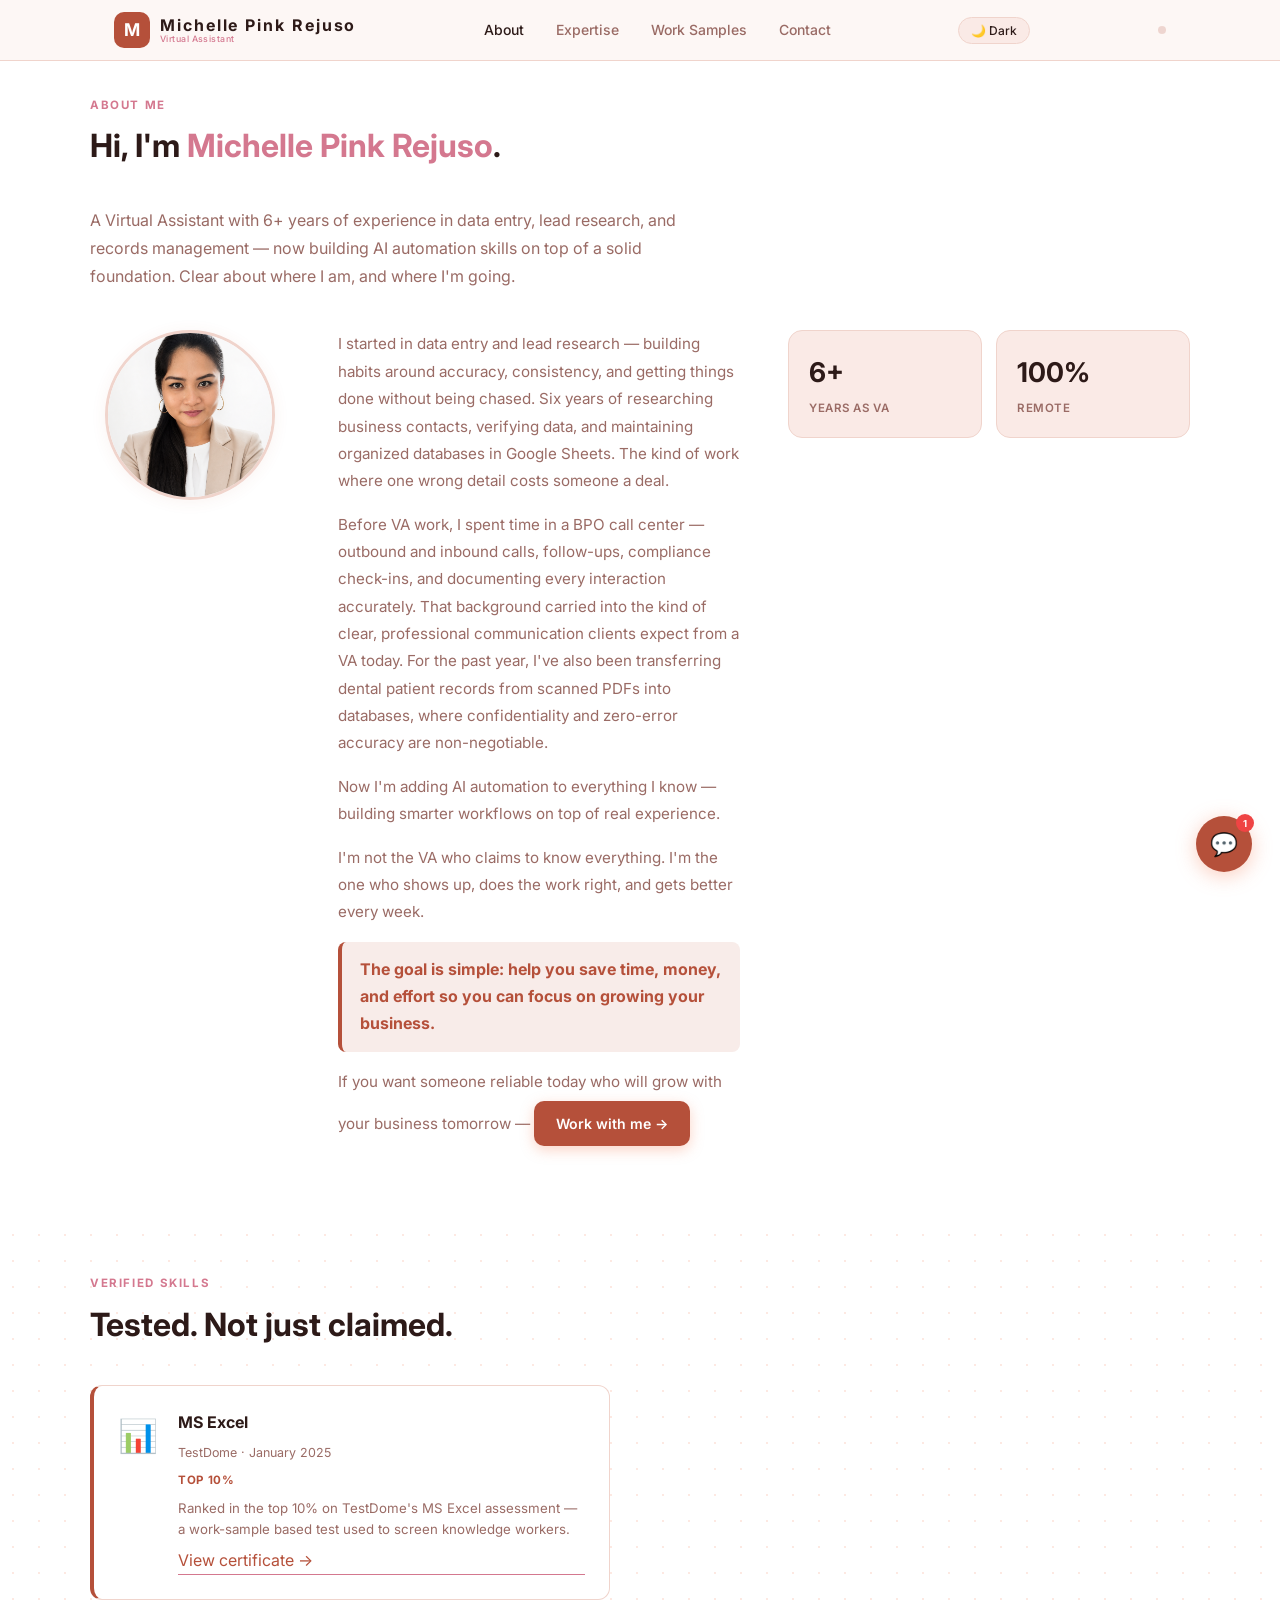
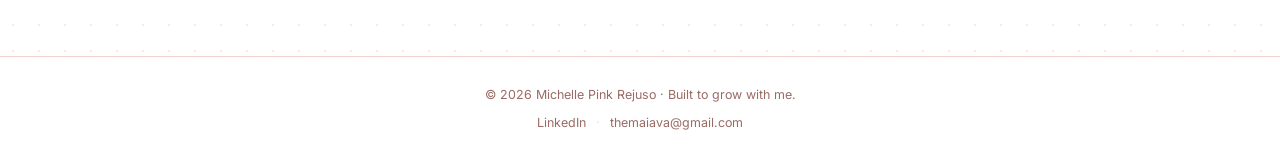
==== about.html @ e2f9d930 "Consistency fixes across all pages and chatbot - Chatbot services: removed dead link to hidden AI Jo" ====
﻿<!DOCTYPE html>
<html lang="en">
<head>
  <meta charset="UTF-8" />
  <meta name="viewport" content="width=device-width, initial-scale=1.0" />
  <title>About — Michelle Pink Rejuso</title>
  <meta name="description" content="6+ years as a Virtual Assistant specializing in data entry, lead research, and dental records migration. Top 10% MS Excel (TestDome). Based in Cebu, Philippines." />
  <link rel="stylesheet" href="style.css" />
  <link rel="preconnect" href="https://fonts.googleapis.com" />
  <link href="https://fonts.googleapis.com/css2?family=Inter:wght@300;400;500;600;700&family=Fira+Code:wght@400;500&display=swap" rel="stylesheet" />
  <!-- Google tag (gtag.js) -->
  <script async src="https://www.googletagmanager.com/gtag/js?id=G-F08LJ9TCK3"></script>
  <script>
    window.dataLayer = window.dataLayer || [];
    function gtag(){dataLayer.push(arguments);}
    gtag('js', new Date());
    gtag('config', 'G-F08LJ9TCK3');
  </script>
</head>
<body>

  <nav>
    <div class="nav-inner">
      <a href="index.html" class="logo">
        <span class="logo-mark">M</span>
        <span class="logo-text">
          <span class="logo-name">Michelle Pink Rejuso</span>
          <span class="logo-sub">Virtual Assistant</span>
        </span>
      </a>
      <ul>
        <li><a href="about.html" class="nav-active">About</a></li>
        <li><a href="services.html">Expertise</a></li>
        <li><a href="works.html">Work Samples</a></li>
        <li><a href="contact.html">Contact</a></li>
      </ul>
      <button class="theme-toggle" id="theme-toggle">🌙 Dark</button>
      <button class="nav-hamburger" id="nav-hamburger" aria-label="Toggle menu">☰</button>
      <a href="journey.html" class="journey-secret-link" aria-hidden="true" tabindex="-1" title=""></a>
    </div>
  </nav>

  <section id="about">
    <div class="section-inner">
      <p class="section-label">About me</p>
      <h2>Hi, I'm <span class="accent">Michelle Pink Rejuso</span>.</h2>
      <p class="about-intro">A Virtual Assistant with 6+ years of experience in data entry, lead research, and records management — now building AI automation skills on top of a solid foundation. Clear about where I am, and where I'm going.</p>
      <div class="about-grid">
        <div class="about-left">
          <div class="photo-wrap">
            <img src="assets/images/michelle.png" alt="Michelle Pink Rejuso — Virtual Assistant" style="width:100%; border-radius:12px; display:block;" />
          </div>
        </div>
        <div class="about-text">
          <p>
            I started in data entry and lead research — building habits around accuracy,
            consistency, and getting things done without being chased. Six years of researching
            business contacts, verifying data, and maintaining organized databases in Google Sheets.
            The kind of work where one wrong detail costs someone a deal.
          </p>
          <p>
            Before VA work, I spent time in a BPO call center — outbound and inbound calls, follow-ups, compliance check-ins, and documenting every interaction accurately. That background carried into the kind of clear, professional communication clients expect from a VA today. For the past year, I've also been transferring dental patient records from scanned PDFs into databases, where confidentiality and zero-error accuracy are non-negotiable.
          </p>
          <p>
            Now I'm adding AI automation to everything I know — building smarter workflows on top
            of real experience.
          </p>
          <p>
            I'm not the VA who claims to know everything. I'm the one who shows up,
            does the work right, and gets better every week.
          </p>
          <p class="about-goal-line">
            <strong>The goal is simple: help you save time, money, and effort so you can focus on growing your business.</strong>
          </p>
          <p>
            If you want someone reliable today who will grow with your business tomorrow — <a href="contact.html" class="btn-primary about-cta-inline">Work with me →</a>
          </p>
        </div>
        <div class="stats-grid">
          <div class="stat-card">
            <span class="stat-num">6+</span>
            <span class="stat-label">Years as VA</span>
          </div>
          <div class="stat-card">
            <span class="stat-num">100%</span>
            <span class="stat-label">Remote</span>
          </div>
        </div>
      </div>
    </div>
  </section>

  <!-- VERIFIED SKILLS -->
  <section id="credentials">
    <div class="section-inner">
      <p class="section-label">Verified skills</p>
      <h2>Tested. Not just claimed.</h2>
      <div class="cred-grid">
        <div class="cred-card">
          <div class="cred-icon">📊</div>
          <div class="cred-body">
            <span class="cred-title">MS Excel</span>
            <span class="cred-issuer">TestDome · January 2025</span>
            <span class="cred-badge">Top 10%</span>
            <p class="cred-desc">Ranked in the top 10% on TestDome's MS Excel assessment — a work-sample based test used to screen knowledge workers.</p>
            <a href="https://testdome.com/certificates/a68a0bae20a94ec18c108f83a8aa0c41" target="_blank" rel="noopener" class="inline-link">View certificate →</a>
          </div>
        </div>
      </div>
    </div>
  </section>
  <footer>
    <p>© 2026 Michelle Pink Rejuso · Built to grow with me.</p>
    <p class="footer-links">
      <a href="https://www.linkedin.com/in/michelle-pink-achumbre-rejuso-9a9830146" target="_blank" rel="noopener" class="footer-link">LinkedIn</a>
      <span class="footer-sep">·</span>
      <a href="mailto:themaiava@gmail.com" class="footer-link">themaiava@gmail.com</a>
    </p>
  </footer>

  <script src="js/theme.js"></script>
  <script src="js/nav.js"></script>
  <script src="js/chatbot.js"></script>
</body>
</html>
---- style.css ----
/* === RESET & BASE === */
*, *::before, *::after { box-sizing: border-box; margin: 0; padding: 0; }

:root {
  --bg:        #ffffff;
  --bg2:       #ffffff;
  --bg3:       #faeae6;
  --border:    #f0d4cc;
  --accent:    #b5503a;
  --accent2:   #d4788f;
  --accent-bg: #f8ece9;
  --green:     #6ee7b7;
  --green-bg:  #d1fae5;
  --amber:     #fcd34d;
  --amber-bg:  #fef9c3;
  --pink:      #fca5a5;
  --pink-bg:   #fee2e2;
  --text:      #2d1a18;
  --muted:     #9a6b65;
  --radius:    14px;
  --radius-lg: 20px;
  --shadow:    0 2px 16px rgba(181, 80, 58, 0.07);
  --shadow-md: 0 4px 24px rgba(181, 80, 58, 0.13);
}

[data-theme="dark"] {
  --bg:        #1c1210;
  --bg2:       #261816;
  --bg3:       #301e1b;
  --border:    #3d2820;
  --accent:    #d4694f;
  --accent2:   #d4788f;
  --accent-bg: #2d1f1a;
  --text:      #f5ede9;
  --muted:     #b08880;
  --shadow:    0 2px 16px rgba(0,0,0,0.3);
  --shadow-md: 0 4px 24px rgba(0,0,0,0.4);
}

html { scroll-behavior: smooth; }

body {
  font-family: 'Inter', sans-serif;
  background-color: var(--bg);
  background-image: radial-gradient(circle, rgba(244, 132, 95, 0.18) 1px, transparent 1px);
  background-size: 26px 26px;
  color: var(--text);
  line-height: 1.6;
  font-size: 16px;
}
[data-theme="dark"] body {
  background-image: radial-gradient(circle, rgba(212, 105, 79, 0.12) 1px, transparent 1px);
}

a { color: inherit; text-decoration: none; }

/* === NAV === */
nav {
  position: fixed;
  top: 0; left: 0; right: 0;
  z-index: 100;
  background: rgba(253, 246, 244, 0.88);
  backdrop-filter: blur(14px);
  border-bottom: 1px solid var(--border);
  transition: background 0.3s;
}
[data-theme="dark"] nav {
  background: rgba(28, 18, 16, 0.92);
}
[data-theme="dark"] .kanban-card {
  background: #3a2420;
  border-left-width: 3px;
  border: 1px solid #4d2e28;
  border-left-width: 3px;
}
[data-theme="dark"] .done-card     { border-left-color: var(--green); }
[data-theme="dark"] .progress-card { border-left-color: var(--accent2); }
[data-theme="dark"] .next-card     { border-left-color: var(--amber); }
[data-theme="dark"] .tools-panel {
  background: #3a2420;
  border-color: #4d2e28;
}
[data-theme="dark"] .milestone-box {
  background: #3d2228;
  border-color: var(--accent2);
}
[data-theme="dark"] .tool-bar-wrap {
  background: #4d2e28;
}

.nav-inner {
  max-width: 1100px;
  margin: 0 auto;
  padding: 0 24px;
  height: 60px;
  display: flex;
  align-items: center;
  justify-content: space-between;
}

.logo {
  display: flex;
  flex-direction: row;
  align-items: center;
  gap: 10px;
  color: var(--text);
  text-decoration: none;
}
.logo-mark {
  width: 36px;
  height: 36px;
  background: var(--accent);
  color: #fff;
  border-radius: 10px;
  display: flex;
  align-items: center;
  justify-content: center;
  font-weight: 700;
  font-size: 1.1rem;
  letter-spacing: 0;
  flex-shrink: 0;
}
.logo-text {
  display: flex;
  flex-direction: column;
  line-height: 1.15;
}
.logo-name {
  font-weight: 700;
  font-size: 1rem;
  letter-spacing: 0.12em;
  color: var(--text);
}
.logo-sub {
  font-size: 0.55rem;
  font-weight: 500;
  letter-spacing: 0.05em;
  color: var(--accent2);
}

nav ul {
  list-style: none;
  display: flex;
  gap: 32px;
}

nav ul a {
  font-size: 0.875rem;
  color: var(--muted);
  transition: color 0.2s;
  font-weight: 500;
}
nav ul a:hover { color: var(--text); }

/* === SECTIONS === */
section { padding: 56px 24px; }
section:first-of-type { padding-top: 96px; }

.section-inner {
  max-width: 1100px;
  margin: 0 auto;
}

.section-label {
  font-size: 0.72rem;
  font-weight: 700;
  letter-spacing: 0.14em;
  text-transform: uppercase;
  color: var(--accent2);
  margin-bottom: 12px;
}

h2 {
  font-size: clamp(1.5rem, 3vw, 2rem);
  font-weight: 700;
  line-height: 1.25;
  margin-bottom: 40px;
  color: var(--text);
}

/* === HERO === */
#hero {
  min-height: 100vh;
  display: flex;
  align-items: center;
  padding-top: 80px;
}

#hero .section-inner {
  display: grid;
  grid-template-columns: 1fr 1fr;
  gap: 60px;
  align-items: center;
  width: 100%;
}

.hero-tag {
  font-size: 0.75rem;
  font-weight: 600;
  letter-spacing: 0.1em;
  text-transform: uppercase;
  color: var(--accent2);
  margin-bottom: 16px;
  display: inline-block;
  background: var(--accent-bg);
  border: 1px solid var(--border);
  padding: 5px 14px;
  border-radius: 20px;
}

#hero h1 {
  font-size: clamp(2rem, 4vw, 2.8rem);
  font-weight: 700;
  line-height: 1.15;
  margin-bottom: 20px;
  color: var(--text);
}

.accent { color: var(--accent2); }

.hero-sub {
  color: var(--muted);
  font-size: 1rem;
  max-width: 460px;
  margin-bottom: 36px;
  line-height: 1.75;
}

.hero-cta { display: flex; gap: 16px; flex-wrap: wrap; align-items: center; }

.journey-secret-link {
  display: block;
  width: 8px;
  height: 8px;
  border-radius: 50%;
  background: var(--accent);
  opacity: 0.2;
  flex-shrink: 0;
  transition: opacity 0.2s;
}
.journey-secret-link:hover { opacity: 0.6; }

.btn-primary {
  background: var(--accent);
  color: #fff;
  padding: 12px 28px;
  border-radius: 10px;
  font-weight: 600;
  font-size: 0.9rem;
  transition: background 0.2s, transform 0.15s, box-shadow 0.2s;
  box-shadow: 0 4px 14px rgba(244, 132, 95, 0.35);
}
.btn-primary:hover {
  background: #9a3d28;
  transform: translateY(-1px);
  box-shadow: 0 6px 20px rgba(181, 80, 58, 0.45);
}

.btn-ghost {
  color: var(--muted);
  padding: 12px 4px;
  font-size: 0.9rem;
  font-weight: 500;
  border-bottom: 1px solid transparent;
  transition: color 0.2s, border-color 0.2s;
}
.btn-ghost:hover { color: var(--text); border-color: var(--muted); }

/* === TERMINAL === */
.terminal {
  background: #fdfcff;
  border: 1.5px solid var(--border);
  border-radius: var(--radius);
  overflow: hidden;
  box-shadow: var(--shadow-md);
}

.terminal-bar {
  background: var(--bg3);
  padding: 10px 14px;
  display: flex;
  gap: 7px;
  border-bottom: 1px solid var(--border);
}
.terminal-bar span {
  width: 11px; height: 11px;
  border-radius: 50%;
}
.terminal-bar span:nth-child(1) { background: #fca5a5; }
.terminal-bar span:nth-child(2) { background: var(--amber); }
.terminal-bar span:nth-child(3) { background: var(--green); }

.terminal-body {
  font-family: 'Fira Code', monospace;
  font-size: 0.82rem;
  line-height: 1.9;
  padding: 20px 22px;
  color: var(--text);
}

.t-comment { color: #b0aac8; }
.t-key     { color: #a594f9; }
.t-str     { color: #f472b6; }

/* === ABOUT === */
#about { background: var(--bg2); }

.about-grid {
  display: grid;
  grid-template-columns: 200px 1fr 1fr;
  gap: 48px;
  align-items: start;
}

/* Photo */
.about-left { display: flex; justify-content: center; }

.photo-wrap {
  width: 170px;
  height: 170px;
  border-radius: 50%;
  overflow: hidden;
  border: 3px solid var(--border);
  flex-shrink: 0;
  box-shadow: var(--shadow);
}

.photo-wrap img {
  width: 100%;
  height: 100%;
  object-fit: cover;
  display: block;
}

.photo-placeholder {
  width: 100%;
  height: 100%;
  background: var(--accent-bg);
  display: flex;
  flex-direction: column;
  align-items: center;
  justify-content: center;
  gap: 6px;
}

.photo-initials {
  font-size: 1.6rem;
  font-weight: 700;
  color: var(--accent);
  letter-spacing: 0.05em;
}

.photo-hint {
  font-size: 0.62rem;
  color: var(--accent2);
  text-transform: uppercase;
  letter-spacing: 0.09em;
  font-weight: 600;
}

.about-intro {
  color: var(--muted);
  font-size: 1rem;
  line-height: 1.75;
  max-width: 620px;
  margin-bottom: 40px;
}

.about-text p {
  color: var(--muted);
  line-height: 1.8;
  margin-bottom: 16px;
  font-size: 0.95rem;
}

.stats-grid {
  display: grid;
  grid-template-columns: 1fr 1fr;
  gap: 14px;
}

.stat-card {
  background: var(--bg3);
  border: 1.5px solid var(--border);
  border-radius: var(--radius);
  padding: 20px;
  display: flex;
  flex-direction: column;
  gap: 4px;
}

.stat-card.accent-card {
  border-color: var(--accent2);
  background: var(--accent-bg);
}

.stat-num {
  font-size: 1.7rem;
  font-weight: 700;
  color: var(--text);
}

.accent-card .stat-num { color: var(--accent); }

.stat-label {
  font-size: 0.72rem;
  color: var(--muted);
  font-weight: 600;
  text-transform: uppercase;
  letter-spacing: 0.05em;
}

/* === SERVICES === */
.services-intro {
  color: var(--muted);
  max-width: 580px;
  line-height: 1.75;
  font-size: 0.95rem;
  margin-bottom: 40px;
}

.services-note {
  display: flex;
  align-items: flex-start;
  gap: 12px;
  background: var(--bg3);
  border: 1.5px solid var(--border);
  border-radius: var(--radius);
  padding: 16px 20px;
  margin-top: 32px;
  font-size: 0.87rem;
  color: var(--muted);
  line-height: 1.6;
}

.note-icon { font-size: 1.1rem; flex-shrink: 0; }

.services-grid {
  display: grid;
  grid-template-columns: repeat(5, 1fr);
  gap: 18px;
}

@media (max-width: 1100px) {
  .services-grid {
    grid-template-columns: repeat(3, 1fr);
  }
}

@media (max-width: 700px) {
  .services-grid {
    grid-template-columns: repeat(2, 1fr);
  }
}

@media (max-width: 480px) {
  .services-grid {
    grid-template-columns: 1fr;
  }
}

.service-card {
  background: var(--bg2);
  border: 1.5px solid var(--border);
  border-radius: var(--radius-lg);
  padding: 26px;
  display: flex;
  flex-direction: column;
  gap: 10px;
  transition: border-color 0.2s, transform 0.2s, box-shadow 0.2s;
  box-shadow: var(--shadow);
}

.service-card:hover {
  transform: translateY(-3px);
  box-shadow: var(--shadow-md);
}
.service-card.available:hover { border-color: var(--green); }
.service-card.coming:hover    { border-color: var(--amber); }
.service-card.ai:hover        { border-color: var(--accent); }

.service-icon { font-size: 1.6rem; }

.service-card h3 {
  font-size: 0.95rem;
  font-weight: 600;
  color: var(--text);
}

.service-card p {
  color: var(--muted);
  font-size: 0.85rem;
  line-height: 1.65;
  flex: 1;
}

.badge {
  display: inline-block;
  padding: 4px 12px;
  border-radius: 20px;
  font-size: 0.7rem;
  font-weight: 700;
  letter-spacing: 0.05em;
  text-transform: uppercase;
  width: fit-content;
  margin-top: 4px;
}

.available-badge  { background: var(--green-bg);  color: #059669; }
.coming-badge     { background: var(--amber-bg);  color: #b45309; }
.ai-badge         { background: var(--accent-bg); color: #c2440e; }
.building-badge   { background: var(--amber-bg);  color: #b45309; }

/* === JOURNEY === */
#journey { background: var(--bg3); }

.journey-day-badge {
  display: inline-flex;
  align-items: baseline;
  gap: 8px;
  background: var(--accent-bg);
  border: 1.5px solid var(--border);
  border-left: 4px solid var(--accent);
  border-radius: var(--radius);
  padding: 10px 18px;
  margin-bottom: 44px;
}
.journey-day-num {
  font-size: 1.4rem;
  font-weight: 700;
  color: var(--accent);
  font-family: 'Fira Code', monospace;
}
.journey-day-label {
  font-size: 0.82rem;
  color: var(--muted);
}

.journey-intro {
  color: var(--muted);
  max-width: 520px;
  margin-bottom: 20px;
  line-height: 1.7;
  font-size: 0.95rem;
}

.journey-layout {
  display: grid;
  grid-template-columns: 1fr 340px;
  gap: 28px;
  align-items: start;
  margin-bottom: 52px;
}

.progress-board h3,
.tools-panel h3,
.log-section h3 {
  font-size: 0.7rem;
  font-weight: 700;
  color: var(--muted);
  margin-bottom: 18px;
  text-transform: uppercase;
  letter-spacing: 0.1em;
}

.kanban {
  display: grid;
  grid-template-columns: repeat(3, 1fr);
  gap: 14px;
}

.kanban-col-header {
  font-size: 0.72rem;
  font-weight: 700;
  padding: 5px 10px;
  border-radius: 8px;
  margin-bottom: 12px;
  letter-spacing: 0.05em;
}

.done-header     { background: var(--green-bg); color: #059669; }
.progress-header { background: #f8b4cc; color: #7d1f45; }
.next-header     { background: var(--amber-bg);  color: #b45309; }

.kanban-cards { display: flex; flex-direction: column; gap: 10px; }

.kanban-card {
  background: var(--bg2);
  border-radius: 10px;
  padding: 14px;
  border-left: 3px solid transparent;
  font-size: 0.83rem;
  line-height: 1.5;
  color: var(--text);
  box-shadow: var(--shadow);
}

.done-card     { border-left-color: var(--green); }
.progress-card { border-left-color: var(--accent); }
.next-card     { border-left-color: var(--amber); }

.card-tag {
  display: inline-block;
  font-size: 0.65rem;
  font-weight: 700;
  text-transform: uppercase;
  letter-spacing: 0.08em;
  color: var(--muted);
  margin-bottom: 6px;
}

/* Tools panel */
.tools-panel {
  background: var(--bg2);
  border: 1.5px solid var(--border);
  border-radius: var(--radius-lg);
  padding: 26px;
  box-shadow: var(--shadow);
}

.tool-list { display: flex; flex-direction: column; gap: 16px; margin-bottom: 26px; }

.tool-row {
  display: grid;
  grid-template-columns: 1fr auto;
  gap: 8px;
  align-items: center;
}

.tool-name {
  font-size: 0.82rem;
  font-weight: 500;
  color: var(--text);
  grid-column: 1;
  grid-row: 1;
}

.tool-bar-wrap {
  grid-column: 1;
  grid-row: 2;
  background: var(--bg3);
  border-radius: 4px;
  height: 5px;
  overflow: hidden;
}

.tool-bar {
  height: 100%;
  background: linear-gradient(90deg, var(--accent), var(--accent2));
  border-radius: 4px;
  transition: width 1s ease;
}

.tool-pct {
  grid-column: 2;
  grid-row: 1 / 3;
  font-size: 0.68rem;
  color: var(--muted);
  font-weight: 600;
  white-space: nowrap;
  align-self: center;
}
.tool-status-strong {
  font-size: 0.7rem;
  font-weight: 700;
  color: var(--accent);
  background: var(--accent-bg);
  border: 1.5px solid var(--border);
  border-radius: 20px;
  padding: 3px 10px;
  white-space: nowrap;
  align-self: center;
  margin-left: auto;
}
.tool-status-active {
  font-size: 0.7rem;
  font-weight: 600;
  color: #16a34a;
  background: var(--green-bg);
  border: 1.5px solid var(--green);
  border-radius: 20px;
  padding: 3px 10px;
  white-space: nowrap;
  align-self: center;
  margin-left: auto;
}
.tool-status-learning {
  font-size: 0.7rem;
  font-weight: 600;
  color: var(--muted);
  background: var(--bg3);
  border: 1.5px solid var(--border);
  border-radius: 20px;
  padding: 3px 10px;
  white-space: nowrap;
  align-self: center;
  margin-left: auto;
}

.milestone-box {
  border: 1.5px dashed var(--accent2);
  border-radius: 12px;
  padding: 16px;
  background: var(--accent-bg);
}

.milestone-label {
  font-size: 0.68rem;
  font-weight: 700;
  text-transform: uppercase;
  letter-spacing: 0.09em;
  color: var(--accent);
  margin-bottom: 6px;
}

.milestone-text {
  font-size: 0.83rem;
  color: var(--muted);
  line-height: 1.5;
}

/* Log */
.log-section { border-top: 1.5px solid var(--border); padding-top: 40px; }

.log-entries {
  display: flex;
  flex-direction: column;
  max-height: 420px;
  overflow-y: auto;
  border: 1.5px solid var(--border);
  border-radius: var(--radius);
  padding: 20px 24px;
  background: var(--bg);
  scrollbar-width: thin;
  scrollbar-color: var(--border) transparent;
}

.log-entry {
  display: grid;
  grid-template-columns: 110px 20px 1fr;
  gap: 12px;
  align-items: start;
  padding: 18px 0;
  border-bottom: 1px solid var(--border);
}

.log-date {
  font-size: 0.72rem;
  color: var(--muted);
  font-family: 'Fira Code', monospace;
  padding-top: 2px;
  font-weight: 500;
}

.log-dot {
  width: 9px; height: 9px;
  background: var(--accent);
  border-radius: 50%;
  margin-top: 5px;
  box-shadow: 0 0 0 3px var(--accent-bg);
}

.log-content { font-size: 0.88rem; line-height: 1.6; color: var(--muted); }
.log-content strong { color: var(--text); }

.log-note {
  margin-top: 18px;
  font-size: 0.78rem;
  color: var(--muted);
  font-style: italic;
}

/* === CONTACT === */
.contact-inner { text-align: center; }
.contact-inner h2 { margin-bottom: 14px; }

.contact-sub {
  color: var(--muted);
  max-width: 460px;
  margin: 0 auto 44px;
  line-height: 1.7;
  font-size: 0.95rem;
}

.contact-links {
  display: flex;
  gap: 16px;
  justify-content: center;
  flex-wrap: wrap;
}

.contact-card {
  display: flex;
  align-items: center;
  gap: 14px;
  background: var(--bg2);
  border: 1.5px solid var(--border);
  border-radius: var(--radius);
  padding: 18px 24px;
  transition: border-color 0.2s, transform 0.2s, box-shadow 0.2s;
  text-align: left;
  min-width: 210px;
  box-shadow: var(--shadow);
}

.contact-card:hover {
  border-color: var(--accent2);
  transform: translateY(-2px);
  box-shadow: var(--shadow-md);
}

.contact-icon { font-size: 1.3rem; }

.contact-card strong { display: block; font-size: 0.88rem; margin-bottom: 2px; color: var(--text); }
.contact-card p { font-size: 0.76rem; color: var(--muted); }

/* === FOOTER === */
footer {
  text-align: center;
  padding: 28px 24px;
  border-top: 1.5px solid var(--border);
  font-size: 0.78rem;
  color: var(--muted);
  background: var(--bg2);
}
.footer-links {
  margin-top: 8px;
  display: flex;
  justify-content: center;
  align-items: center;
  gap: 10px;
}
.footer-link {
  color: var(--muted);
  text-decoration: none;
  transition: color 0.15s;
}
.footer-link:hover { color: var(--accent, #f4845f); }
.footer-sep { color: var(--border); }

/* === CONTACT PAGE === */
.contact-page-grid {
  display: grid;
  grid-template-columns: 1fr 340px;
  gap: 40px;
  align-items: start;
}

.form-heading {
  font-size: 0.75rem;
  font-weight: 700;
  text-transform: uppercase;
  letter-spacing: 0.1em;
  color: var(--muted);
  margin-bottom: 20px;
}

/* Form */
.contact-form { display: flex; flex-direction: column; gap: 20px; }

.form-row { display: flex; gap: 16px; }
.form-row.two-col > * { flex: 1; }

.form-group { display: flex; flex-direction: column; gap: 7px; }

.form-group label {
  font-size: 0.82rem;
  font-weight: 600;
  color: var(--text);
}

.required { color: var(--accent); }
.optional { color: var(--muted); font-weight: 400; font-size: 0.75rem; }

.form-group input,
.form-group textarea {
  background: var(--bg2);
  border: 1.5px solid var(--border);
  border-radius: 10px;
  padding: 11px 14px;
  font-size: 0.87rem;
  font-family: 'Inter', sans-serif;
  color: var(--text);
  outline: none;
  transition: border-color 0.2s, box-shadow 0.2s;
  width: 100%;
}

.form-group input::placeholder,
.form-group textarea::placeholder { color: #c4a99e; }

.form-group input:focus,
.form-group textarea:focus {
  border-color: var(--accent);
  box-shadow: 0 0 0 3px rgba(244, 132, 95, 0.12);
}

.form-group textarea { resize: vertical; min-height: 130px; }

/* Dropdown */
.form-group select {
  background: var(--bg2);
  border: 1.5px solid var(--border);
  border-radius: 10px;
  padding: 11px 14px;
  font-size: 0.87rem;
  font-family: 'Inter', sans-serif;
  color: var(--text);
  outline: none;
  transition: border-color 0.2s, box-shadow 0.2s;
  width: 100%;
  cursor: pointer;
  appearance: none;
  background-image: url("data:image/svg+xml,%3Csvg xmlns='http://www.w3.org/2000/svg' width='16' height='16' viewBox='0 0 24 24' fill='none' stroke='%239a7b72' stroke-width='2'%3E%3Cpolyline points='6 9 12 15 18 9'%3E%3C/polyline%3E%3C/svg%3E");
  background-repeat: no-repeat;
  background-position: right 14px center;
  padding-right: 40px;
}

.form-group select:focus {
  border-color: var(--accent);
  box-shadow: 0 0 0 3px rgba(244, 132, 95, 0.12);
}

.form-group select option[value=""][disabled] { color: #c4a99e; }

.form-submit { align-self: flex-start; margin-top: 4px; }

.form-success {
  display: none;
  background: var(--green-bg);
  border: 1.5px solid var(--green);
  color: #065f46;
  border-radius: 12px;
  padding: 16px 20px;
  font-size: 0.88rem;
  font-weight: 600;
}

/* Sidebar */
.contact-sidebar { display: flex; flex-direction: column; gap: 20px; }

.sidebar-block { display: flex; flex-direction: column; }

.contact-links-stack { display: flex; flex-direction: column; gap: 10px; }

.contact-links-stack .contact-card { min-width: unset; }

/* Availability card */
.availability-card {
  background: var(--bg2);
  border: 1.5px solid var(--border);
  border-radius: var(--radius-lg);
  padding: 24px;
  display: flex;
  flex-direction: column;
  gap: 14px;
}

.avail-schedule {
  display: flex;
  flex-direction: column;
  gap: 6px;
}

.avail-row {
  display: flex;
  align-items: center;
  justify-content: space-between;
  padding: 6px 0;
  border-bottom: 1px solid var(--border);
  font-size: 0.83rem;
}

.avail-row:last-child { border-bottom: none; }

.avail-row.off .avail-day,
.avail-row.off .avail-hours {
  color: var(--muted);
}

.avail-days {
  display: flex;
  align-items: center;
  gap: 8px;
}

.avail-day { font-weight: 500; }

.avail-hours {
  color: var(--muted);
  font-size: 0.78rem;
}

.avail-dot {
  width: 8px;
  height: 8px;
  border-radius: 50%;
  flex-shrink: 0;
}

.avail-dot.green {
  background: #22c55e;
  box-shadow: 0 0 0 3px #dcfce7;
}

.avail-dot.grey {
  background: #cbd5e1;
  box-shadow: 0 0 0 3px #f1f5f9;
}

[data-theme="dark"] .avail-dot.green {
  box-shadow: 0 0 0 3px rgba(34, 197, 94, 0.2);
}

[data-theme="dark"] .avail-dot.grey {
  background: #475569;
  box-shadow: 0 0 0 3px rgba(71, 85, 105, 0.2);
}

.avail-tz {
  font-size: 0.72rem;
  color: var(--muted);
  margin-top: 4px;
}

/* AI assistant availability card */
.ai-avail-card {
  background: var(--bg2);
  border: 1.5px solid var(--border);
  border-radius: var(--radius-lg);
  padding: 20px 24px;
  display: flex;
  flex-direction: column;
  gap: 8px;
}

.ai-avail-top {
  display: flex;
  align-items: center;
  gap: 10px;
  margin-bottom: 4px;
}

.ai-avail-icon { font-size: 1.4rem; }

.ai-avail-card strong {
  font-size: 0.9rem;
  font-weight: 700;
  color: var(--text);
}

.ai-avail-card p {
  font-size: 0.8rem;
  color: var(--muted);
  line-height: 1.55;
  margin: 0;
}

/* Book a call card */
.book-call-card {
  background: var(--accent-bg);
  border: 1.5px solid var(--accent2);
  border-radius: var(--radius-lg);
  padding: 24px;
  display: flex;
  flex-direction: column;
  gap: 10px;
  text-align: center;
  align-items: center;
}

.book-call-icon { font-size: 2rem; }

.book-call-card h3 {
  font-size: 1rem;
  font-weight: 700;
  color: var(--text);
  margin: 0;
}

.book-call-card p {
  font-size: 0.83rem;
  color: var(--muted);
  line-height: 1.6;
  margin: 0;
}

.book-call-btn { width: 100%; text-align: center; }

.book-call-note {
  font-size: 0.72rem !important;
  color: var(--muted) !important;
}

/* Response card */
.response-card {
  background: var(--bg2);
  border: 1.5px solid var(--border);
  border-radius: var(--radius);
  padding: 16px 18px;
  display: flex;
  align-items: center;
  gap: 12px;
}

.response-dot {
  width: 10px;
  height: 10px;
  border-radius: 50%;
  background: var(--green);
  flex-shrink: 0;
  box-shadow: 0 0 0 3px var(--green-bg);
}

.response-card strong { display: block; font-size: 0.85rem; margin-bottom: 3px; }
.response-card p { font-size: 0.75rem; color: var(--muted); }

/* Responsive contact page */
@media (max-width: 900px) {
  .contact-page-grid { grid-template-columns: 1fr; }
  .form-row.two-col { flex-direction: column; }
  .checkbox-grid { grid-template-columns: 1fr; }
}

/* Services page CTA */
.services-cta {
  margin-top: 48px;
  text-align: center;
  display: flex;
  flex-direction: column;
  align-items: center;
  gap: 16px;
}
.services-cta p { color: var(--muted); font-size: 0.95rem; }

/* === WORKS PAGE === */
.nav-active { color: var(--text) !important; }

#works-hero { padding-top: 80px; padding-bottom: 0; }

.works-title {
  font-size: clamp(1.8rem, 3.5vw, 2.4rem);
  font-weight: 700;
  margin-bottom: 16px;
  color: var(--text);
}

.works-intro {
  color: var(--muted);
  max-width: 500px;
  line-height: 1.7;
  margin-bottom: 32px;
  font-size: 0.95rem;
}

.filter-tabs { display: flex; gap: 10px; flex-wrap: wrap; }

.filter-btn {
  background: var(--bg2);
  border: 1.5px solid var(--border);
  color: var(--muted);
  padding: 7px 18px;
  border-radius: 20px;
  font-size: 0.82rem;
  font-weight: 600;
  cursor: pointer;
  transition: all 0.2s;
  font-family: 'Inter', sans-serif;
}

.filter-btn:hover { color: var(--text); border-color: var(--accent2); }
.filter-btn.active {
  background: var(--accent);
  border-color: var(--accent);
  color: #fff;
  box-shadow: 0 3px 10px rgba(244, 132, 95, 0.3);
}

#works-grid-section { padding-top: 44px; }

.works-grid {
  display: grid;
  grid-template-columns: repeat(auto-fill, minmax(290px, 1fr));
  gap: 20px;
}

.work-card {
  background: var(--bg2);
  border: 1.5px solid var(--border);
  border-radius: var(--radius-lg);
  padding: 26px;
  display: flex;
  flex-direction: column;
  gap: 12px;
  transition: border-color 0.2s, transform 0.2s, box-shadow 0.2s;
  box-shadow: var(--shadow);
}

.work-card:hover {
  transform: translateY(-3px);
  box-shadow: var(--shadow-md);
  border-color: var(--accent2);
}

.placeholder-card { opacity: 0.9; }

.work-card-top {
  display: flex;
  align-items: center;
  justify-content: space-between;
}

.work-icon { font-size: 1.5rem; }

.work-status {
  font-size: 0.68rem;
  font-weight: 700;
  padding: 4px 10px;
  border-radius: 20px;
  text-transform: uppercase;
  letter-spacing: 0.05em;
}

.work-card h3 { font-size: 0.95rem; font-weight: 600; color: var(--text); }

.work-card p {
  color: var(--muted);
  font-size: 0.85rem;
  line-height: 1.65;
  flex: 1;
}

.work-tags { display: flex; flex-wrap: wrap; gap: 7px; margin-top: 4px; }

.tag {
  background: var(--bg3);
  border: 1px solid var(--border);
  color: var(--muted);
  font-size: 0.7rem;
  font-weight: 600;
  padding: 3px 10px;
  border-radius: 12px;
}

.work-link {
  display: inline-flex;
  align-items: center;
  gap: 6px;
  font-size: 0.82rem;
  font-weight: 600;
  color: var(--accent);
  margin-top: 4px;
  transition: gap 0.2s;
}
.work-link:hover { gap: 10px; }

.add-card {
  border-style: dashed;
  align-items: center;
  justify-content: center;
  text-align: center;
  color: var(--muted);
  min-height: 150px;
  opacity: 0.5;
  font-size: 0.85rem;
}

.add-icon { font-size: 1.8rem; color: var(--border); margin-bottom: 8px; }

.empty-state {
  text-align: center;
  padding: 60px 0;
  color: var(--muted);
  font-size: 0.9rem;
}

#works-cta { background: var(--bg3); }

.works-cta-inner { text-align: center; max-width: 520px; margin: 0 auto; }
.works-cta-inner h2 { margin-bottom: 12px; }
.works-cta-inner p { color: var(--muted); margin-bottom: 28px; line-height: 1.7; font-size: 0.95rem; }

.inline-link {
  color: var(--accent);
  border-bottom: 1px solid var(--accent2);
  transition: border-color 0.2s;
}
.inline-link:hover { border-color: var(--accent); }

/* === BY THE NUMBERS === */
#numbers { background: var(--bg2); }

.numbers-grid {
  display: grid;
  grid-template-columns: repeat(auto-fit, minmax(200px, 1fr));
  gap: 18px;
  margin-top: 8px;
}

.number-card {
  background: var(--bg3);
  border: 1.5px solid var(--border);
  border-radius: var(--radius-lg);
  padding: 26px 22px;
  display: flex;
  flex-direction: column;
  gap: 8px;
  transition: transform 0.2s, box-shadow 0.2s;
}

.number-card:hover {
  transform: translateY(-3px);
  box-shadow: var(--shadow-md);
}

.accent-num-card {
  border-color: var(--accent2);
  background: var(--accent-bg);
}

.number-icon { font-size: 1.6rem; }

.number-val {
  font-size: 1.5rem;
  font-weight: 700;
  color: var(--text);
  line-height: 1.2;
}

.accent-num-card .number-val { color: var(--accent); }

.number-desc {
  font-size: 0.82rem;
  color: var(--muted);
  line-height: 1.6;
}

/* === HOW I WORK === */
#process { background: var(--bg3); }

.process-steps {
  display: flex;
  flex-direction: column;
  gap: 0;
}

.process-step {
  display: grid;
  grid-template-columns: 60px 1fr;
  gap: 24px;
  align-items: start;
  padding: 28px 0;
  border-bottom: 1.5px solid var(--border);
}

.process-step:last-child { border-bottom: none; }

.process-num {
  font-size: 2rem;
  font-weight: 700;
  color: var(--border);
  font-family: 'Fira Code', monospace;
  line-height: 1.3;
}

.process-body h3 {
  font-size: 1rem;
  font-weight: 600;
  color: var(--text);
  margin-bottom: 8px;
}

.process-body p {
  font-size: 0.88rem;
  color: var(--muted);
  line-height: 1.7;
}

/* === CASE STUDY CARD === */
.case-study-card { border-color: var(--accent2); }

.case-study-results {
  display: flex;
  flex-direction: column;
  gap: 8px;
  background: var(--bg3);
  border-radius: 10px;
  padding: 14px;
  margin-top: 4px;
}

.result-item {
  display: grid;
  grid-template-columns: 70px 1fr;
  gap: 10px;
  font-size: 0.8rem;
  line-height: 1.5;
}

.result-label {
  font-weight: 700;
  color: var(--accent);
  text-transform: uppercase;
  font-size: 0.68rem;
  letter-spacing: 0.06em;
  padding-top: 1px;
}

.result-val { color: var(--muted); }

/* === HAMBURGER NAV === */
.nav-hamburger {
  display: none;
  background: none;
  border: 1.5px solid var(--border);
  border-radius: 8px;
  padding: 5px 10px;
  font-size: 1.1rem;
  cursor: pointer;
  color: var(--text);
  line-height: 1;
  transition: background 0.15s;
  font-family: inherit;
}
.nav-hamburger:hover { background: var(--bg3); }

/* === RESPONSIVE === */
@media (max-width: 900px) {
  #hero .section-inner { grid-template-columns: 1fr; }
  .hero-visual { display: none; }
  .about-grid { grid-template-columns: 1fr; }
  .about-left { justify-content: flex-start; }
  .journey-layout { grid-template-columns: 1fr; }
  .kanban { grid-template-columns: 1fr; }
}

@media (max-width: 768px) {
  .nav-hamburger { display: block; }
  .theme-toggle { display: none; }

  nav ul {
    display: none;
    flex-direction: column;
    position: absolute;
    top: 60px;
    left: 0;
    right: 0;
    background: var(--bg);
    border-bottom: 1.5px solid var(--border);
    padding: 16px 24px 20px;
    gap: 0;
    box-shadow: var(--shadow-md);
    z-index: 99;
  }
  nav ul.nav-open { display: flex; }
  nav ul li { border-bottom: 1px solid var(--border); }
  nav ul li:last-child { border-bottom: none; }
  nav ul li a {
    display: block;
    padding: 13px 0;
    font-size: 0.95rem;
    font-weight: 500;
    color: var(--text);
  }
  nav ul li a:hover,
  nav ul li a.nav-active { color: var(--accent); }
}

@media (max-width: 600px) {
  .stats-grid { grid-template-columns: 1fr 1fr; }
  .contact-links { flex-direction: column; align-items: center; }
  .numbers-grid { grid-template-columns: 1fr 1fr; }
  .proof-grid { grid-template-columns: 1fr; }
  .fit-grid { grid-template-columns: 1fr; }
}

/* === CALL DEMO === */
#call-demo-section { background: var(--bg2); }

.call-demo-card {
  background: var(--bg);
  border: 1.5px solid var(--border);
  border-radius: var(--radius-lg);
  padding: 36px;
  display: grid;
  grid-template-columns: 1fr 1fr;
  gap: 40px;
  align-items: start;
  box-shadow: var(--shadow-md);
}

.call-input-group {
  display: flex;
  flex-direction: column;
  gap: 7px;
  margin-bottom: 18px;
}

.call-input-group label {
  font-size: 0.82rem;
  font-weight: 600;
  color: var(--text);
}

.call-input-group input,
.call-input-group textarea {
  background: var(--bg2);
  border: 1.5px solid var(--border);
  border-radius: 10px;
  padding: 11px 14px;
  font-size: 0.87rem;
  font-family: 'Inter', sans-serif;
  color: var(--text);
  outline: none;
  transition: border-color 0.2s;
  width: 100%;
  resize: vertical;
}

.call-input-group input:focus,
.call-input-group textarea:focus {
  border-color: var(--accent2);
}

.call-input-group input::placeholder,
.call-input-group textarea::placeholder { color: var(--muted); opacity: 0.7; }

.option-pills {
  display: flex;
  flex-wrap: wrap;
  gap: 8px;
}

.option-pill {
  background: var(--bg2);
  border: 1.5px solid var(--border);
  border-radius: 20px;
  padding: 7px 16px;
  font-size: 0.82rem;
  font-weight: 600;
  color: var(--muted);
  cursor: pointer;
  font-family: 'Inter', sans-serif;
  transition: all 0.2s;
}

.option-pill:hover {
  border-color: var(--accent2);
  color: var(--text);
}

.option-pill.active {
  background: var(--accent2);
  border-color: var(--accent2);
  color: #fff;
}

[data-theme="dark"] .option-pill { background: #1c1210; border-color: #3d2820; }
[data-theme="dark"] .option-pill.active { background: var(--accent2); border-color: var(--accent2); }

.call-demo-actions { display: flex; gap: 12px; align-items: center; margin-top: 4px; }

.call-stop-btn {
  background: transparent;
  border: 1.5px solid var(--border);
  border-radius: 10px;
  padding: 11px 20px;
  font-size: 0.87rem;
  font-weight: 600;
  color: var(--muted);
  cursor: pointer;
  font-family: 'Inter', sans-serif;
  transition: border-color 0.2s, color 0.2s;
}
.call-stop-btn:hover { border-color: var(--accent); color: var(--accent); }

.call-transcript-wrap {
  background: var(--bg3);
  border: 1.5px solid var(--border);
  border-radius: var(--radius);
  padding: 20px;
  min-height: 200px;
  display: flex;
  flex-direction: column;
  gap: 14px;
}

.call-status {
  display: flex;
  align-items: center;
  gap: 8px;
  font-size: 0.75rem;
  font-weight: 600;
  color: var(--accent2);
  text-transform: uppercase;
  letter-spacing: 0.08em;
}

.call-dot {
  width: 8px;
  height: 8px;
  border-radius: 50%;
  background: var(--accent2);
  animation: pulse 1.2s ease-in-out infinite;
}

@keyframes pulse {
  0%, 100% { opacity: 1; transform: scale(1); }
  50% { opacity: 0.4; transform: scale(0.8); }
}

.call-transcript {
  display: flex;
  flex-direction: column;
  gap: 10px;
  font-size: 0.85rem;
  line-height: 1.6;
}

.transcript-line {
  display: flex;
  gap: 10px;
  align-items: flex-start;
  opacity: 0;
  transform: translateY(6px);
  transition: opacity 0.4s ease, transform 0.4s ease;
}

.transcript-line.visible {
  opacity: 1;
  transform: translateY(0);
}

.transcript-speaker {
  font-weight: 700;
  font-size: 0.72rem;
  text-transform: uppercase;
  letter-spacing: 0.06em;
  white-space: nowrap;
  padding-top: 2px;
  min-width: 48px;
}

.speaker-agent { color: var(--accent); }
.speaker-caller { color: var(--accent2); }

.transcript-text { color: var(--text); }

.live-divider {
  text-align: center;
  font-size: 0.75rem;
  color: var(--muted);
  margin: 16px 0;
  letter-spacing: 0.08em;
}

.btn-live {
  width: 100%;
  background: transparent;
  border: 2px dashed var(--accent2);
  border-radius: 10px;
  padding: 12px 20px;
  font-size: 0.9rem;
  font-weight: 600;
  color: var(--accent2);
  cursor: pointer;
  font-family: 'Inter', sans-serif;
  transition: background 0.2s, color 0.2s;
}
.btn-live:hover { background: var(--accent2); color: #fff; }

.live-hint {
  font-size: 0.75rem;
  color: var(--muted);
  text-align: center;
  margin-top: 8px;
  line-height: 1.5;
}
.live-hint span { opacity: 0.6; }

.mic-panel {
  display: flex;
  flex-direction: column;
  align-items: center;
  gap: 8px;
  padding: 16px 0 4px;
  border-top: 1px solid var(--border);
  margin-top: 8px;
}

.mic-btn {
  width: 56px;
  height: 56px;
  border-radius: 50%;
  border: 2px solid var(--accent2);
  background: var(--accent-bg);
  font-size: 1.4rem;
  cursor: pointer;
  transition: background 0.2s, transform 0.15s, box-shadow 0.2s;
  display: flex;
  align-items: center;
  justify-content: center;
}
.mic-btn:hover { background: var(--accent2); transform: scale(1.07); }
.mic-btn.listening {
  background: var(--accent2);
  box-shadow: 0 0 0 8px rgba(212,120,143,0.2);
  animation: mic-pulse 1.2s ease-in-out infinite;
}
.mic-btn.disabled { opacity: 0.4; cursor: not-allowed; pointer-events: none; }

@keyframes mic-pulse {
  0%, 100% { box-shadow: 0 0 0 4px rgba(212,120,143,0.3); }
  50%       { box-shadow: 0 0 0 12px rgba(212,120,143,0.1); }
}

.mic-hint-text {
  font-size: 0.75rem;
  color: var(--muted);
  font-weight: 500;
}

.interim-text {
  font-size: 0.82rem;
  color: var(--accent2);
  font-style: italic;
  text-align: center;
  min-height: 1.2em;
  padding: 0 8px;
  opacity: 0.85;
}

[data-theme="dark"] .call-demo-card { background: #261816; }
[data-theme="dark"] .call-input-group input,
[data-theme="dark"] .call-input-group textarea { background: #1c1210; border-color: #3d2820; }
[data-theme="dark"] .call-transcript-wrap { background: #1c1210; border-color: #3d2820; }

@media (max-width: 900px) {
  .call-demo-card { grid-template-columns: 1fr; }
}

/* === THEME TOGGLE === */
.theme-toggle {
  background: var(--bg3);
  border: 1.5px solid var(--border);
  border-radius: 20px;
  padding: 5px 12px;
  font-size: 0.9rem;
  cursor: pointer;
  color: var(--text);
  transition: background 0.2s, border-color 0.2s;
  display: flex;
  align-items: center;
  gap: 5px;
  font-family: 'Inter', sans-serif;
  font-weight: 500;
  font-size: 0.75rem;
}
.theme-toggle:hover {
  border-color: var(--accent2);
}

/* === ANIMATIONS === */
@keyframes fadeUp {
  from { opacity: 0; transform: translateY(18px); }
  to   { opacity: 1; transform: translateY(0); }
}

.fade-up {
  opacity: 0;
  animation: fadeUp 0.5s ease forwards;
}

.sample-wrap img {
  max-width: 100%;
  height: auto;
  border-radius: 8px;
}

.speaker-maia { color: var(--accent); 
}
[data-theme="dark"] .service-card {
  background: #2d1f1c;
  border-color: #4d2e28;
}

[data-theme="dark"] .service-deliverables {
  background: #261816;
}

[data-theme="dark"] .training-card {
  background: #2d1f1c;
  border-color: #3d2820;
}

[data-theme="dark"] .training-section {
  background: #261816;
  border-color: #3d2820;
}
.about-text p strong {
  color: var(--accent);
  font-weight: 700;
}

.about-goal-line {
  background: var(--accent-bg);
  border-left: 4px solid var(--accent);
  border-radius: 8px;
  padding: 14px 18px;
  margin: 4px 0;
}

.about-goal-line strong {
  color: var(--accent);
  font-size: 1rem;
  line-height: 1.6;
}

.about-cta-inline {
  display: inline-block;
  margin-top: 6px;
  font-size: 0.88rem;
  padding: 10px 22px;
}

/* === SERVICES PAGE === */
.services-rate-line { font-size: 0.82rem; color: var(--muted); margin: 20px 0 40px; padding: 12px 16px; background: var(--bg3); border-radius: 8px; border-left: 3px solid var(--accent); line-height: 1.6; }
.services-rate-line strong { color: var(--accent); }
.services-section-header { display: flex; align-items: center; gap: 10px; margin-bottom: 24px; }
.services-section-header--spaced { margin-top: 56px; }
.services-section-dot { width: 10px; height: 10px; border-radius: 50%; flex-shrink: 0; }
.available-dot { background: #22c55e; }
.coming-dot    { background: #f59e0b; }
.training-dot  { background: #8b5cf6; }
.services-section-title { font-size: 1rem; font-weight: 700; color: var(--text); }
.services-section-sub { font-size: 0.75rem; color: var(--muted); }
.service-card-top { display: flex; align-items: center; justify-content: space-between; }
.service-card.coming { border-style: dashed; opacity: 0.82; }
.service-deliverables { background: var(--bg3); border-radius: 8px; padding: 14px 16px; margin-top: 4px; }
.deliverables-label { font-size: 0.68rem; font-weight: 700; text-transform: uppercase; letter-spacing: 0.08em; color: var(--accent); margin-bottom: 8px; }
.service-deliverables ul { list-style: none; padding: 0; margin: 0; display: flex; flex-direction: column; gap: 5px; }
.service-deliverables ul li { font-size: 0.78rem; color: var(--text); padding-left: 16px; position: relative; line-height: 1.5; }
.service-deliverables ul li::before { content: '✓'; position: absolute; left: 0; color: #22c55e; font-weight: 700; font-size: 0.72rem; }
.service-good-for { font-size: 0.74rem; color: var(--muted); line-height: 1.5; margin-top: auto; padding-top: 4px; }
.service-note { font-size: 0.74rem; color: var(--muted); line-height: 1.5; margin-top: 10px; padding: 8px 12px; border-left: 3px solid var(--border); }
.good-for-label { font-weight: 700; color: var(--text); margin-right: 4px; }
.coming-grid .service-card { padding: 22px; }
.services-cta { display: flex; gap: 12px; margin-top: 48px; flex-wrap: wrap; }
.training-section { margin-top: 56px; border: 1.5px solid #ede9fe; border-radius: 14px; padding: 32px; background: var(--bg3); }
.training-intro { font-size: 0.85rem; color: var(--muted); line-height: 1.65; margin: 10px 0 28px; max-width: 640px; }
.training-grid { display: grid; grid-template-columns: repeat(auto-fill, minmax(220px, 1fr)); gap: 14px; }
.training-card { background: var(--bg); border: 1.5px solid #ede9fe; border-radius: 10px; padding: 18px; display: flex; flex-direction: column; gap: 8px; }
.training-card-top { display: flex; align-items: center; gap: 10px; }
.training-card-icon { font-size: 1.4rem; }
.training-card-title { font-size: 0.9rem; font-weight: 700; color: var(--text); }
.training-card-desc { font-size: 0.78rem; color: var(--muted); line-height: 1.55; }
.training-note { margin-top: 24px; font-size: 0.8rem; color: var(--muted); font-style: italic; }

/* === WORKS PAGE === */
.sample-wrap { margin-top: 12px; border: 1.5px solid var(--border); border-radius: 10px; overflow: hidden; }
.sample-label { font-size: 0.72rem; font-weight: 600; color: var(--text); background: var(--bg3); padding: 8px 14px; border-bottom: 1.5px solid var(--border); margin: 0 !important; }
.sample-note { font-weight: 400; color: var(--muted); font-size: 0.68rem; }
.sample-table-wrap { overflow-x: auto; padding: 0; }
.sample-table { width: 100%; border-collapse: collapse; font-size: 0.72rem; font-family: 'Fira Code', monospace; }
.sample-table th { background: var(--bg3); color: var(--muted); font-weight: 600; text-align: left; padding: 7px 12px; border-bottom: 1.5px solid var(--border); white-space: nowrap; }
.sample-table td { padding: 7px 12px; color: var(--text); border-bottom: 1px solid var(--border); white-space: nowrap; }
.sample-table tr:last-child td { border-bottom: none; }
.sample-table tr:hover td { background: var(--bg3); }
.process-flow { display: flex; align-items: flex-start; gap: 6px; padding: 14px; flex-wrap: wrap; }
.flow-step { display: flex; flex-direction: column; align-items: center; gap: 6px; flex: 1; min-width: 80px; text-align: center; }
.flow-icon { font-size: 1.4rem; width: 44px; height: 44px; background: var(--bg3); border: 1.5px solid var(--border); border-radius: 10px; display: flex; align-items: center; justify-content: center; }
.flow-text { font-size: 0.68rem; color: var(--muted); line-height: 1.4; }
.flow-arrow { font-size: 1rem; color: var(--accent); font-weight: 700; margin-top: 12px; flex-shrink: 0; }

/* === CONTACT PAGE === */
.consent-box { background: var(--bg3); border: 1.5px solid var(--border); border-radius: 8px; padding: 14px 16px; margin-bottom: 4px; }
.consent-label { display: flex; align-items: flex-start; gap: 10px; cursor: pointer; }
.consent-label input[type="checkbox"] { margin-top: 3px; flex-shrink: 0; width: 15px; height: 15px; accent-color: var(--accent); cursor: pointer; }
.consent-text { font-size: 0.76rem; color: var(--muted); line-height: 1.6; }
.consent-label:has(input:checked) .consent-text { color: var(--text); }
.form-success {
  display: none;
  flex-direction: column;
  align-items: flex-start;
  gap: 14px;
  padding: 32px;
  background: var(--bg);
  border: 1.5px solid var(--border);
  border-left: 4px solid #22c55e;
  border-radius: 12px;
  animation: fadeIn 0.4s ease;
}
@keyframes fadeIn {
  from { opacity: 0; transform: translateY(8px); }
  to   { opacity: 1; transform: translateY(0); }
}
.success-icon { font-size: 2rem; }
.success-heading { font-size: 1.1rem; font-weight: 700; color: var(--text); margin: 0; }
.success-body { font-size: 0.84rem; color: var(--muted); line-height: 1.7; margin: 0; }
.success-body strong { color: var(--text); font-weight: 600; }
.success-note { font-size: 0.82rem; font-weight: 600; color: var(--accent); margin: 0; }

/* === ABOUT PAGE === */
.cred-grid { display: flex; flex-wrap: wrap; gap: 20px; margin-top: 32px; }
.cred-card {
  display: flex;
  gap: 20px;
  align-items: flex-start;
  background: var(--bg2);
  border: 1.5px solid var(--border);
  border-left: 4px solid var(--accent);
  border-radius: 12px;
  padding: 24px;
  max-width: 520px;
}
.cred-icon { font-size: 2rem; flex-shrink: 0; }
.cred-body { display: flex; flex-direction: column; gap: 8px; }
.cred-title { font-size: 1rem; font-weight: 700; color: var(--text); }
.cred-issuer { font-size: 0.78rem; color: var(--muted); }
.cred-badge { font-size: 0.72rem; font-weight: 700; color: var(--accent); text-transform: uppercase; letter-spacing: 0.06em; }
.cred-desc { font-size: 0.83rem; color: var(--muted); line-height: 1.6; margin: 0; }
[data-theme="dark"] .cred-card { background: var(--bg2); border-color: var(--border); }

/* === WHY CLIENTS STAY (index.html) === */
#proof { background: var(--bg3); }

.proof-sub {
  color: var(--muted);
  font-size: 0.95rem;
  line-height: 1.7;
  margin-bottom: 40px;
  max-width: 540px;
}

.proof-grid {
  display: grid;
  grid-template-columns: repeat(auto-fill, minmax(260px, 1fr));
  gap: 18px;
}

.proof-card {
  background: var(--bg);
  border: 1.5px solid var(--border);
  border-radius: var(--radius-lg);
  padding: 26px 24px;
  display: flex;
  flex-direction: column;
  gap: 10px;
  transition: border-color 0.2s, transform 0.2s, box-shadow 0.2s;
  box-shadow: var(--shadow);
}

.proof-card:hover {
  border-color: var(--accent2);
  transform: translateY(-3px);
  box-shadow: var(--shadow-md);
}

.proof-icon { font-size: 1.6rem; }

.proof-card h3 {
  font-size: 0.92rem;
  font-weight: 700;
  color: var(--text);
  line-height: 1.4;
  margin: 0;
}

.proof-card p {
  font-size: 0.83rem;
  color: var(--muted);
  line-height: 1.65;
  margin: 0;
}

[data-theme="dark"] .proof-card {
  background: #2d1f1c;
  border-color: #4d2e28;
}

/* === WHO I WORK BEST WITH (index.html) === */
#fit { background: var(--bg2); }

.fit-sub {
  color: var(--muted);
  font-size: 0.95rem;
  line-height: 1.7;
  margin-bottom: 40px;
  max-width: 540px;
}

.fit-grid {
  display: grid;
  grid-template-columns: repeat(auto-fill, minmax(260px, 1fr));
  gap: 18px;
}

.fit-card {
  background: var(--bg);
  border: 1.5px solid var(--border);
  border-radius: var(--radius-lg);
  padding: 26px 24px;
  display: flex;
  flex-direction: column;
  gap: 10px;
  transition: border-color 0.2s, transform 0.2s, box-shadow 0.2s;
  box-shadow: var(--shadow);
}

.fit-card:hover {
  border-color: var(--accent2);
  transform: translateY(-3px);
  box-shadow: var(--shadow-md);
}

.fit-card--accent {
  border-color: var(--accent2);
  background: var(--accent-bg);
}

.fit-icon { font-size: 1.6rem; }

.fit-card h3 {
  font-size: 0.92rem;
  font-weight: 700;
  color: var(--text);
  line-height: 1.4;
  margin: 0;
}

.fit-card p {
  font-size: 0.83rem;
  color: var(--muted);
  line-height: 1.65;
  margin: 0;
}

.fit-cta {
  display: flex;
  gap: 12px;
  margin-top: 44px;
  flex-wrap: wrap;
}

[data-theme="dark"] .fit-card {
  background: #2d1f1c;
  border-color: #4d2e28;
}

[data-theme="dark"] .fit-card--accent {
  background: #3a1e18;
  border-color: var(--accent2);
}}

/* === PROCESS SECTION === */
#process {
  background: var(--bg2);
}

.process-sub {
  color: var(--muted);
  font-size: 0.95rem;
  margin: 8px 0 48px;
  max-width: 560px;
}

.process-steps {
  display: flex;
  flex-direction: column;
  gap: 0;
}

.process-step {
  display: flex;
  align-items: flex-start;
  gap: 24px;
  padding: 28px 0;
}

.step-num {
  font-family: 'Fira Code', monospace;
  font-size: 2rem;
  font-weight: 700;
  color: var(--accent);
  opacity: 0.25;
  min-width: 56px;
  line-height: 1;
  padding-top: 4px;
  flex-shrink: 0;
}

.process-step:hover .step-num {
  opacity: 1;
  transition: opacity 0.25s;
}

.step-body {
  border-left: 2px solid var(--border);
  padding-left: 28px;
}

.step-body h3 {
  font-size: 1rem;
  font-weight: 700;
  color: var(--text);
  margin-bottom: 8px;
}

.step-body p {
  font-size: 0.88rem;
  color: var(--muted);
  line-height: 1.7;
  max-width: 520px;
}

.process-connector {
  width: 2px;
  height: 24px;
  background: var(--border);
  margin-left: 27px;
}

.process-cta {
  margin-top: 48px;
}

@media (max-width: 600px) {
  .step-num {
    font-size: 1.4rem;
    min-width: 40px;
  }
  .step-body {
    padding-left: 18px;
  }
}

/* === RATES NOTE === */
.rates-note {
  margin-top: 14px;
  font-size: 0.82rem;
  color: var(--muted);
  line-height: 1.6;
  max-width: 420px;
}

.rates-note strong {
  color: var(--text);
  font-weight: 600;
}

/* === LOOM EMBED === */
.loom-wrap {
  position: relative;
  width: 100%;
  padding-bottom: 56.25%; /* 16:9 */
  height: 0;
  border-radius: var(--radius);
  overflow: hidden;
  background: var(--bg3);
  margin-top: 8px;
}

.loom-wrap iframe {
  position: absolute;
  top: 0; left: 0;
  width: 100%;
  height: 100%;
  border-radius: var(--radius);
  border: none;
}

/* === BUILDING SECTION NOTES === */
.service-training-note {
  font-size: 0.78rem;
  color: var(--accent);
  margin-top: 10px;
  padding-top: 10px;
  border-top: 1px solid var(--border);
  line-height: 1.5;
}

.building-note {
  font-size: 0.85rem;
  color: var(--muted);
  margin-top: 32px;
  padding: 16px 20px;
  border-left: 3px solid var(--coming-dot, var(--accent2));
  background: var(--accent-bg);
  border-radius: 8px;
  line-height: 1.6;
}

/* === JOURNAL SECTION === */
.journal-section {
  margin-top: 64px;
  padding-top: 48px;
  border-top: 1px solid var(--border);
}

.journal-intro {
  font-size: 0.88rem;
  color: var(--muted);
  margin: 8px 0 40px;
  max-width: 560px;
  line-height: 1.7;
  font-style: italic;
}

.journal-entries {
  display: flex;
  flex-direction: column;
  gap: 36px;
}

.journal-entry {
  display: flex;
  flex-direction: column;
  gap: 14px;
  max-width: 640px;
}

.journal-date {
  font-family: 'Fira Code', monospace;
  font-size: 0.78rem;
  color: var(--accent);
  font-weight: 500;
}

.journal-body p {
  font-size: 0.8rem;
  color: var(--muted);
  line-height: 1.85;
  margin-bottom: 12px;
  font-style: italic;
}

.journal-body p:last-child {
  margin-bottom: 0;
}

/* === SERVICES CAPACITY NOTE === */
.services-capacity-note {
  font-size: 0.78rem;
  color: var(--muted);
  line-height: 1.6;
  padding: 10px 16px;
  background: var(--accent-bg);
  border-left: 3px solid var(--accent);
  border-radius: 8px;
  margin-bottom: 20px;
  max-width: 640px;
}

/* === TOOLS & PLATFORMS SECTION === */
.tools-section {
  margin: 48px 0 32px;
  padding-top: 40px;
  border-top: 1.5px solid var(--border);
}

.tools-heading {
  font-size: 1rem;
  font-weight: 700;
  color: var(--text);
  margin: 0 0 28px;
  letter-spacing: 0.01em;
}

.tool-groups {
  display: flex;
  flex-direction: column;
  gap: 24px;
}

.tool-group-label {
  font-size: 0.7rem;
  font-weight: 700;
  text-transform: uppercase;
  letter-spacing: 0.09em;
  color: var(--muted);
  margin: 0 0 10px;
}

.tool-icons {
  display: flex;
  flex-wrap: wrap;
  gap: 8px;
}

.tool-icon-item {
  display: inline-flex;
  align-items: center;
  gap: 8px;
  background: var(--bg2);
  border: 1.5px solid var(--border);
  border-radius: 8px;
  padding: 6px 12px 6px 8px;
  font-size: 0.78rem;
  color: var(--text);
  font-weight: 500;
  transition: border-color 0.15s, background 0.15s;
}

.tool-icon-item:hover {
  border-color: var(--accent2);
  background: var(--accent-bg);
}

.tool-icon-wrap {
  display: inline-flex;
  align-items: center;
  justify-content: center;
  width: 22px;
  height: 22px;
  background: #fff;
  border-radius: 5px;
  flex-shrink: 0;
  overflow: hidden;
}

.tool-icon-img {
  width: 14px;
  height: 14px;
  display: block;
}

.tool-text-badge {
  font-size: 0.58rem;
  font-weight: 800;
  color: var(--accent);
  letter-spacing: 0.03em;
  background: var(--accent-bg);
  border-radius: 5px;
  width: 22px;
  height: 22px;
  display: inline-flex;
  align-items: center;
  justify-content: center;
  flex-shrink: 0;
  border: 1.5px solid var(--border);
}

[data-theme="dark"] .tool-icon-wrap {
  background: #f5f5f5;
}

[data-theme="dark"] .tool-icon-item {
  background: var(--bg2);
  border-color: var(--border);
}

[data-theme="dark"] .tool-icon-item:hover {
  background: var(--bg3);
  border-color: var(--accent2);
}
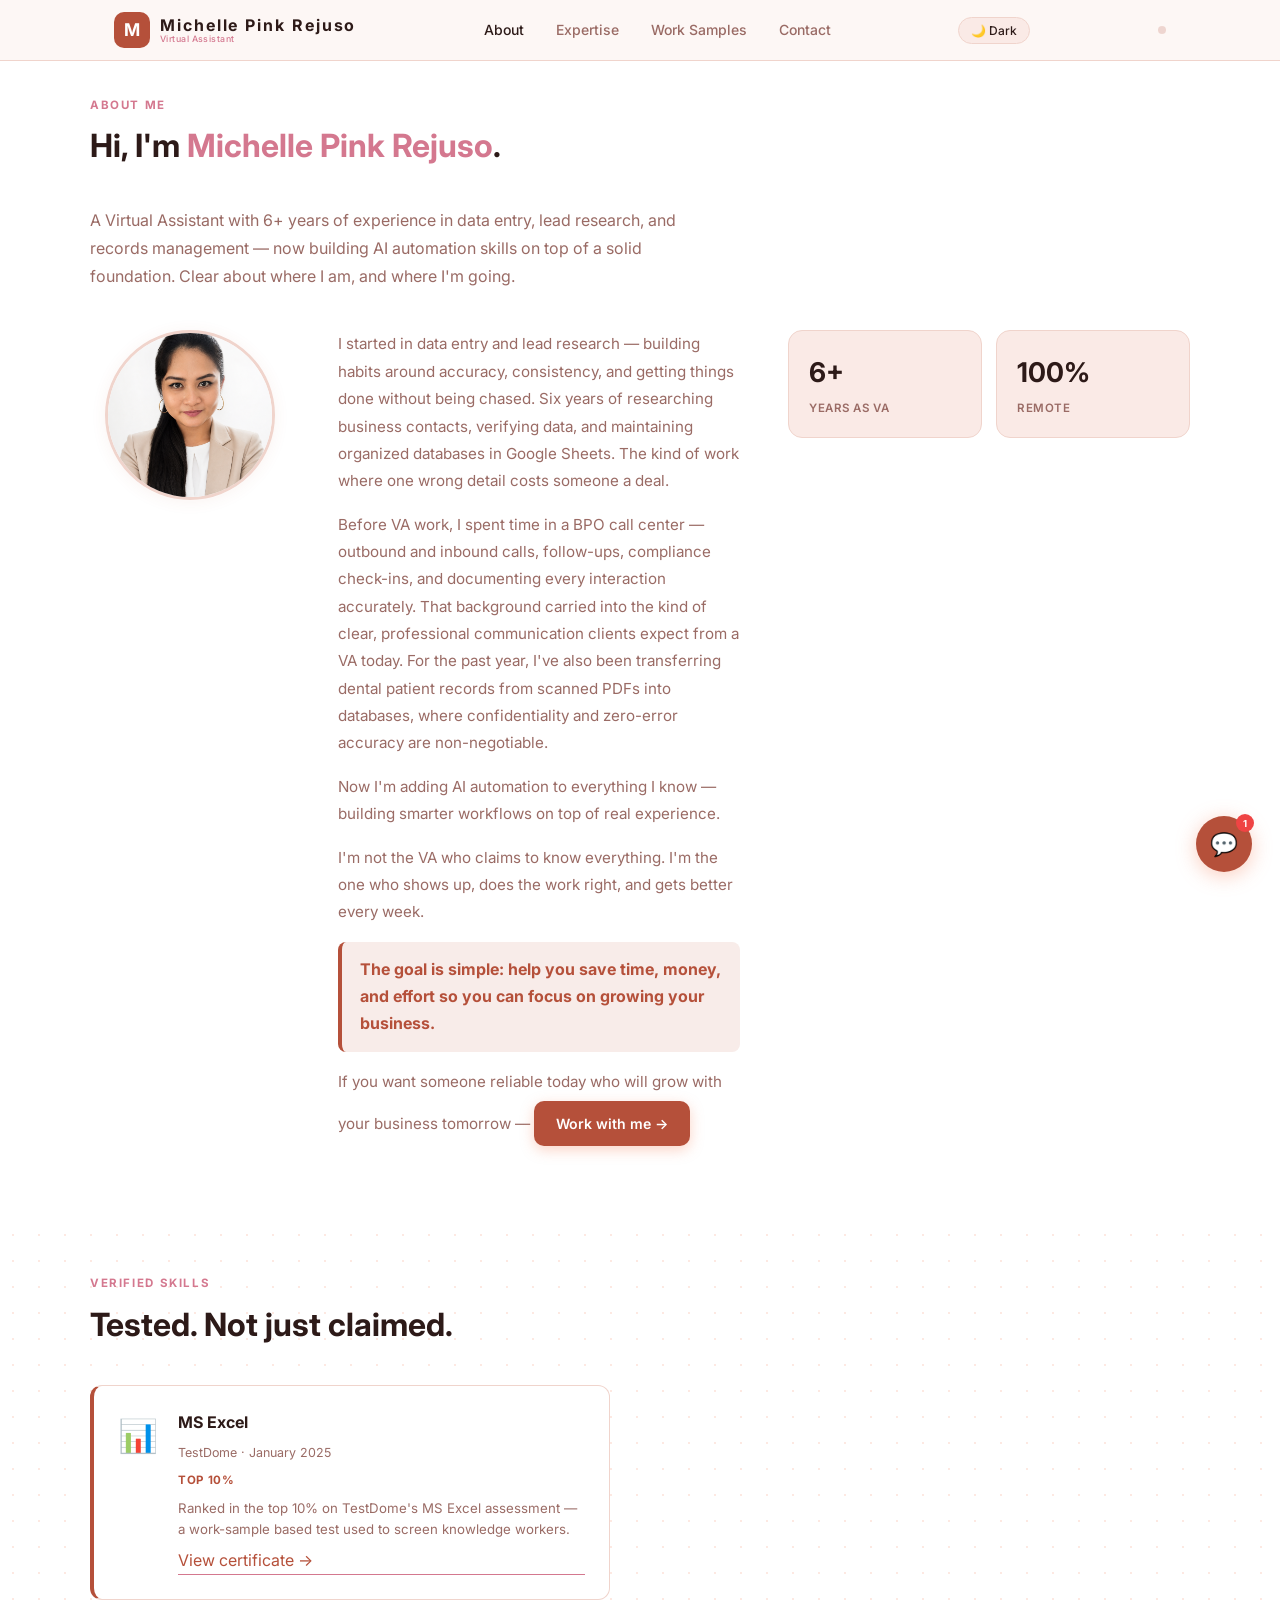
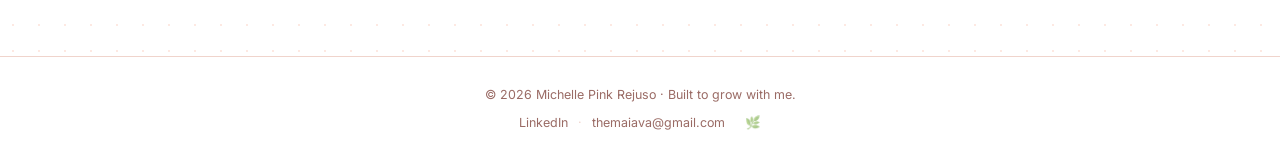
==== commit ee9a3af3: "Add sprout emoji footer link to all pages pointing to AI journey Adds a muted 🌱 emoji link with tool" ====
--- a/about.html
+++ b/about.html
@@ -115,6 +115,7 @@
       <a href="https://www.linkedin.com/in/michelle-pink-achumbre-rejuso-9a9830146" target="_blank" rel="noopener" class="footer-link">LinkedIn</a>
       <span class="footer-sep">·</span>
       <a href="mailto:themaiava@gmail.com" class="footer-link">themaiava@gmail.com</a>
+      <a href="journey.html" class="footer-sprout" title="My AI journey">&#127807;</a>
     </p>
   </footer>
 
@@ -126,3 +127,4 @@
 
 
 
+
--- a/style.css
+++ b/style.css
@@ -837,6 +837,8 @@
 }
 .footer-link:hover { color: var(--accent, #f4845f); }
 .footer-sep { color: var(--border); }
+.footer-sprout { margin-left: 10px; opacity: 0.5; text-decoration: none; transition: opacity 0.2s; }
+.footer-sprout:hover { opacity: 1; }
 
 /* === CONTACT PAGE === */
 .contact-page-grid {
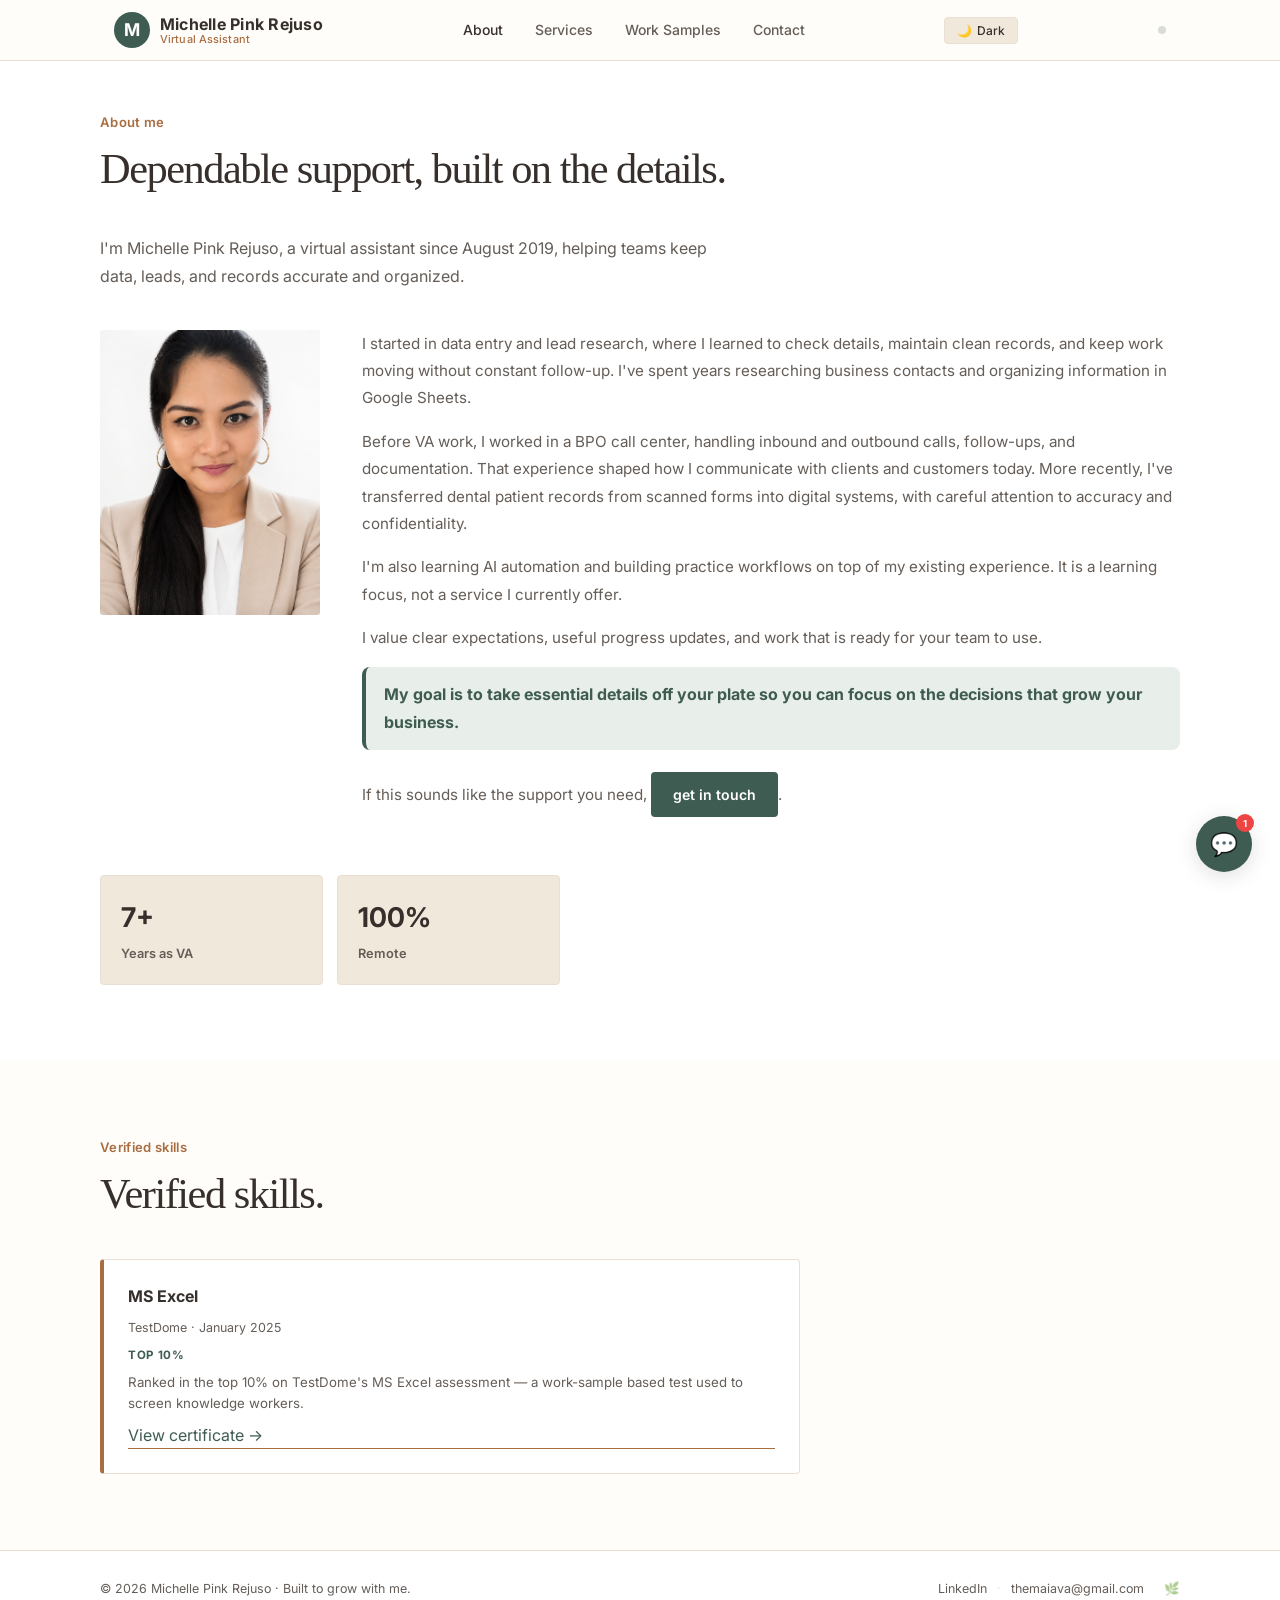
==== commit b0eead0f: "Add all site files — about, services, contact, journey, assets, js Co-Authored-By: Claude Sonnet 4.6" ====
--- a/about.html
+++ b/about.html
@@ -4,7 +4,7 @@
   <meta charset="UTF-8" />
   <meta name="viewport" content="width=device-width, initial-scale=1.0" />
   <title>About — Michelle Pink Rejuso</title>
-  <meta name="description" content="6+ years as a Virtual Assistant specializing in data entry, lead research, and dental records migration. Top 10% MS Excel (TestDome). Based in Cebu, Philippines." />
+  <meta name="description" content="7+ years as a Virtual Assistant specializing in data entry, lead research, and dental records migration. Top 10% MS Excel (TestDome). Based in Cebu, Philippines." />
   <link rel="stylesheet" href="style.css" />
   <link rel="preconnect" href="https://fonts.googleapis.com" />
   <link href="https://fonts.googleapis.com/css2?family=Inter:wght@300;400;500;600;700&family=Fira+Code:wght@400;500&display=swap" rel="stylesheet" />
@@ -30,7 +30,7 @@
       </a>
       <ul>
         <li><a href="about.html" class="nav-active">About</a></li>
-        <li><a href="services.html">Expertise</a></li>
+        <li><a href="services.html">Services</a></li>
         <li><a href="works.html">Work Samples</a></li>
         <li><a href="contact.html">Contact</a></li>
       </ul>
@@ -43,42 +43,39 @@
   <section id="about">
     <div class="section-inner">
       <p class="section-label">About me</p>
-      <h2>Hi, I'm <span class="accent">Michelle Pink Rejuso</span>.</h2>
-      <p class="about-intro">A Virtual Assistant with 6+ years of experience in data entry, lead research, and records management — now building AI automation skills on top of a solid foundation. Clear about where I am, and where I'm going.</p>
+      <h2>Dependable support, built on the details.</h2>
+      <p class="about-intro">I'm Michelle Pink Rejuso, a virtual assistant since August 2019, helping teams keep data, leads, and records accurate and organized.</p>
       <div class="about-grid">
         <div class="about-left">
           <div class="photo-wrap">
-            <img src="assets/images/michelle.png" alt="Michelle Pink Rejuso — Virtual Assistant" style="width:100%; border-radius:12px; display:block;" />
+            <img src="assets/images/michelle.png" alt="Michelle Pink Rejuso" />
           </div>
         </div>
         <div class="about-text">
           <p>
-            I started in data entry and lead research — building habits around accuracy,
-            consistency, and getting things done without being chased. Six years of researching
-            business contacts, verifying data, and maintaining organized databases in Google Sheets.
-            The kind of work where one wrong detail costs someone a deal.
+            I started in data entry and lead research, where I learned to check details,
+            maintain clean records, and keep work moving without constant follow-up.
+            I've spent years researching business contacts and organizing information in Google Sheets.
           </p>
           <p>
-            Before VA work, I spent time in a BPO call center — outbound and inbound calls, follow-ups, compliance check-ins, and documenting every interaction accurately. That background carried into the kind of clear, professional communication clients expect from a VA today. For the past year, I've also been transferring dental patient records from scanned PDFs into databases, where confidentiality and zero-error accuracy are non-negotiable.
+            Before VA work, I worked in a BPO call center, handling inbound and outbound calls, follow-ups, and documentation. That experience shaped how I communicate with clients and customers today. More recently, I've transferred dental patient records from scanned forms into digital systems, with careful attention to accuracy and confidentiality.
           </p>
           <p>
-            Now I'm adding AI automation to everything I know — building smarter workflows on top
-            of real experience.
+            I'm also learning AI automation and building practice workflows on top of my existing experience. It is a learning focus, not a service I currently offer.
           </p>
           <p>
-            I'm not the VA who claims to know everything. I'm the one who shows up,
-            does the work right, and gets better every week.
+            I value clear expectations, useful progress updates, and work that is ready for your team to use.
           </p>
           <p class="about-goal-line">
-            <strong>The goal is simple: help you save time, money, and effort so you can focus on growing your business.</strong>
+            <strong>My goal is to take essential details off your plate so you can focus on the decisions that grow your business.</strong>
           </p>
           <p>
-            If you want someone reliable today who will grow with your business tomorrow — <a href="contact.html" class="btn-primary about-cta-inline">Work with me →</a>
+            If this sounds like the support you need, <a href="contact.html" class="btn-primary about-cta-inline">get in touch</a>.
           </p>
         </div>
         <div class="stats-grid">
           <div class="stat-card">
-            <span class="stat-num">6+</span>
+            <span class="stat-num">7+</span>
             <span class="stat-label">Years as VA</span>
           </div>
           <div class="stat-card">
@@ -94,10 +91,9 @@
   <section id="credentials">
     <div class="section-inner">
       <p class="section-label">Verified skills</p>
-      <h2>Tested. Not just claimed.</h2>
+      <h2>Verified skills.</h2>
       <div class="cred-grid">
         <div class="cred-card">
-          <div class="cred-icon">📊</div>
           <div class="cred-body">
             <span class="cred-title">MS Excel</span>
             <span class="cred-issuer">TestDome · January 2025</span>
--- a/style.css
+++ b/style.css
@@ -2,37 +2,37 @@
 *, *::before, *::after { box-sizing: border-box; margin: 0; padding: 0; }
 
 :root {
-  --bg:        #ffffff;
+  --bg:        #fffdf9;
   --bg2:       #ffffff;
-  --bg3:       #faeae6;
-  --border:    #f0d4cc;
-  --accent:    #b5503a;
-  --accent2:   #d4788f;
-  --accent-bg: #f8ece9;
+  --bg3:       #f1e8dc;
+  --border:    #e9dfd2;
+  --accent:    #3f5c52;
+  --accent2:   #a96d42;
+  --accent-bg: #e8eee9;
   --green:     #6ee7b7;
   --green-bg:  #d1fae5;
   --amber:     #fcd34d;
   --amber-bg:  #fef9c3;
   --pink:      #fca5a5;
   --pink-bg:   #fee2e2;
-  --text:      #2d1a18;
-  --muted:     #9a6b65;
-  --radius:    14px;
-  --radius-lg: 20px;
-  --shadow:    0 2px 16px rgba(181, 80, 58, 0.07);
-  --shadow-md: 0 4px 24px rgba(181, 80, 58, 0.13);
+  --text:      #362f2b;
+  --muted:     #655d57;
+  --radius:    8px;
+  --radius-lg: 10px;
+  --shadow:    0 2px 12px rgba(54, 47, 43, 0.035);
+  --shadow-md: 0 8px 24px rgba(54, 47, 43, 0.075);
 }
 
 [data-theme="dark"] {
-  --bg:        #1c1210;
-  --bg2:       #261816;
-  --bg3:       #301e1b;
-  --border:    #3d2820;
-  --accent:    #d4694f;
-  --accent2:   #d4788f;
-  --accent-bg: #2d1f1a;
-  --text:      #f5ede9;
-  --muted:     #b08880;
+  --bg:        #211f1c;
+  --bg2:       #282521;
+  --bg3:       #332e28;
+  --border:    #4a4138;
+  --accent:    #a9c9b5;
+  --accent2:   #d7a06d;
+  --accent-bg: #2e3b32;
+  --text:      #f4eee5;
+  --muted:     #c5b8aa;
   --shadow:    0 2px 16px rgba(0,0,0,0.3);
   --shadow-md: 0 4px 24px rgba(0,0,0,0.4);
 }
@@ -42,14 +42,13 @@
 body {
   font-family: 'Inter', sans-serif;
   background-color: var(--bg);
-  background-image: radial-gradient(circle, rgba(244, 132, 95, 0.18) 1px, transparent 1px);
-  background-size: 26px 26px;
+  background-image: none;
   color: var(--text);
   line-height: 1.6;
   font-size: 16px;
 }
 [data-theme="dark"] body {
-  background-image: radial-gradient(circle, rgba(212, 105, 79, 0.12) 1px, transparent 1px);
+  background-image: none;
 }
 
 a { color: inherit; text-decoration: none; }
@@ -59,13 +58,13 @@
   position: fixed;
   top: 0; left: 0; right: 0;
   z-index: 100;
-  background: rgba(253, 246, 244, 0.88);
+  background: rgba(255, 253, 249, 0.94);
   backdrop-filter: blur(14px);
   border-bottom: 1px solid var(--border);
   transition: background 0.3s;
 }
 [data-theme="dark"] nav {
-  background: rgba(28, 18, 16, 0.92);
+  background: rgba(33, 31, 28, 0.94);
 }
 [data-theme="dark"] .kanban-card {
   background: #3a2420;
@@ -111,7 +110,7 @@
   height: 36px;
   background: var(--accent);
   color: #fff;
-  border-radius: 10px;
+  border-radius: 50%;
   display: flex;
   align-items: center;
   justify-content: center;
@@ -128,13 +127,13 @@
 .logo-name {
   font-weight: 700;
   font-size: 1rem;
-  letter-spacing: 0.12em;
+  letter-spacing: 0.015em;
   color: var(--text);
 }
 .logo-sub {
-  font-size: 0.55rem;
+  font-size: 0.68rem;
   font-weight: 500;
-  letter-spacing: 0.05em;
+  letter-spacing: 0.01em;
   color: var(--accent2);
 }
 
@@ -162,18 +161,20 @@
 }
 
 .section-label {
-  font-size: 0.72rem;
-  font-weight: 700;
-  letter-spacing: 0.14em;
-  text-transform: uppercase;
+  font-size: 0.82rem;
+  font-weight: 600;
+  letter-spacing: 0.025em;
+  text-transform: none;
   color: var(--accent2);
   margin-bottom: 12px;
 }
 
 h2 {
-  font-size: clamp(1.5rem, 3vw, 2rem);
-  font-weight: 700;
-  line-height: 1.25;
+  font-family: Georgia, 'Times New Roman', serif;
+  font-size: clamp(1.9rem, 3.4vw, 2.65rem);
+  font-weight: 400;
+  letter-spacing: -0.035em;
+  line-height: 1.15;
   margin-bottom: 40px;
   color: var(--text);
 }
@@ -244,16 +245,15 @@
   background: var(--accent);
   color: #fff;
   padding: 12px 28px;
-  border-radius: 10px;
+  border-radius: 4px;
   font-weight: 600;
   font-size: 0.9rem;
-  transition: background 0.2s, transform 0.15s, box-shadow 0.2s;
-  box-shadow: 0 4px 14px rgba(244, 132, 95, 0.35);
+  transition: background 0.2s;
+  box-shadow: none;
 }
 .btn-primary:hover {
-  background: #9a3d28;
-  transform: translateY(-1px);
-  box-shadow: 0 6px 20px rgba(181, 80, 58, 0.45);
+  background: #30483d;
+  box-shadow: none;
 }
 
 .btn-ghost {
@@ -1746,7 +1746,7 @@
 .theme-toggle {
   background: var(--bg3);
   border: 1.5px solid var(--border);
-  border-radius: 20px;
+  border-radius: 4px;
   padding: 5px 12px;
   font-size: 0.9rem;
   cursor: pointer;
@@ -2053,7 +2053,7 @@
 [data-theme="dark"] .fit-card--accent {
   background: #3a1e18;
   border-color: var(--accent2);
-}}
+}
 
 /* === PROCESS SECTION === */
 #process {
@@ -2270,9 +2270,32 @@
 }
 
 .tool-groups {
-  display: flex;
-  flex-direction: column;
-  gap: 24px;
+  display: grid;
+  grid-template-columns: repeat(2, minmax(0, 1fr));
+  gap: 16px;
+}
+
+.tool-group {
+  padding: 22px;
+  background: var(--bg2);
+  border: 1px solid var(--border);
+  border-radius: var(--radius);
+}
+
+.tool-group-ai {
+  background: var(--accent-bg);
+}
+
+.tool-group-note {
+  max-width: 48ch;
+  margin-top: 16px;
+  color: var(--muted);
+  font-size: 0.82rem;
+  line-height: 1.6;
+}
+
+@media (max-width: 700px) {
+  .tool-groups { grid-template-columns: 1fr; }
 }
 
 .tool-group-label {
@@ -2322,9 +2345,10 @@
 }
 
 .tool-icon-img {
-  width: 14px;
-  height: 14px;
+  width: 17px;
+  height: 17px;
   display: block;
+  object-fit: contain;
 }
 
 .tool-text-badge {
@@ -2356,3 +2380,440 @@
   background: var(--bg3);
   border-color: var(--accent2);
 }
+
+/* === EXECUTIVE DESK REFINEMENTS === */
+section { padding: 76px 24px; }
+section:first-of-type { padding-top: 112px; }
+.section-inner { max-width: 1080px; }
+
+#hero {
+  min-height: 680px;
+  background: linear-gradient(115deg, var(--bg) 61%, var(--accent-bg) 61%);
+  padding: 138px 24px 96px;
+}
+#hero .section-inner {
+  grid-template-columns: minmax(0, 1.15fr) minmax(300px, 0.85fr);
+  gap: 68px;
+}
+.hero-tag {
+  display: block;
+  background: none;
+  border: 0;
+  border-radius: 0;
+  padding: 0;
+  text-transform: none;
+  font-size: 0.84rem;
+  letter-spacing: 0.025em;
+  color: var(--accent2);
+  margin-bottom: 20px;
+}
+#hero h1 {
+  font-family: Georgia, 'Times New Roman', serif;
+  font-size: clamp(3rem, 5vw, 4.5rem);
+  font-weight: 400;
+  letter-spacing: -0.05em;
+  line-height: 1.04;
+  max-width: 660px;
+  margin-bottom: 25px;
+}
+.hero-sub { max-width: 555px; font-size: 1rem; line-height: 1.75; margin-bottom: 32px; }
+.hero-proof {
+  background: var(--bg3);
+  border-left: 5px solid var(--accent2);
+  padding: 34px 32px;
+  align-self: center;
+}
+.hero-proof-label {
+  color: var(--accent2);
+  font-size: 0.8rem;
+  font-weight: 700;
+  margin-bottom: 22px;
+}
+.hero-proof-row { padding: 18px 0; border-top: 1px solid var(--border); }
+.hero-proof-row strong { display: block; font-size: 0.92rem; color: var(--text); margin-bottom: 5px; }
+.hero-proof-row span { display: block; color: var(--muted); font-size: 0.83rem; line-height: 1.6; }
+
+#numbers { background: var(--bg2); }
+#numbers .numbers-grid { grid-template-columns: repeat(3, minmax(0, 1fr)); gap: 28px; }
+.number-card {
+  background: transparent;
+  border: 0;
+  border-top: 2px solid var(--accent2);
+  border-radius: 0;
+  box-shadow: none;
+  padding: 21px 0 0;
+  transition: none;
+}
+.number-card:hover { transform: none; box-shadow: none; }
+.number-val { font-family: Georgia, 'Times New Roman', serif; font-size: 2rem; font-weight: 400; }
+.number-desc { font-size: 0.88rem; max-width: 280px; }
+
+#proof { background: var(--bg3); }
+#proof .proof-grid { grid-template-columns: repeat(3, minmax(0, 1fr)); gap: 16px; }
+.proof-card,
+.fit-card,
+.service-card,
+.work-card {
+  border: 1px solid var(--border);
+  border-radius: 6px;
+  box-shadow: none;
+  transition: border-color 0.2s;
+}
+.proof-card:hover,
+.fit-card:hover,
+.service-card:hover,
+.work-card:hover { transform: none; box-shadow: none; border-color: var(--accent); }
+.proof-card { background: var(--bg2); padding: 26px; }
+.proof-card h3,
+.fit-card h3 { font-size: 1rem; }
+.proof-card p,
+.fit-card p { font-size: 0.88rem; }
+[data-theme="dark"] .proof-card,
+[data-theme="dark"] .fit-card { background: var(--bg2); border-color: var(--border); }
+
+#fit { background: var(--bg); }
+#fit .fit-grid { grid-template-columns: repeat(2, minmax(0, 1fr)); gap: 16px; }
+.fit-card { background: var(--bg2); padding: 27px; }
+#process { background: var(--bg3); }
+.step-num { opacity: 1; font-family: Georgia, 'Times New Roman', serif; color: var(--accent2); }
+.step-body { border-color: var(--border); }
+
+.services-grid { grid-template-columns: repeat(3, minmax(0, 1fr)); gap: 16px; }
+.service-card {
+  border-top: 3px solid var(--accent);
+  padding: 24px;
+  background: var(--bg2);
+}
+.service-icon,
+.work-icon { display: none; }
+.service-card-top,
+.work-card-top { display: none; }
+.service-card h3 { font-size: 1.07rem; line-height: 1.35; }
+.service-card p { font-size: 0.86rem; }
+.service-deliverables { background: var(--bg3); border-radius: 4px; }
+.service-deliverables ul li::before { color: var(--accent); }
+.services-capacity-note,
+.services-rate-line { background: var(--bg3); border-color: var(--accent2); border-radius: 4px; }
+[data-theme="dark"] .service-card { background: var(--bg2); border-color: var(--border); border-top-color: var(--accent); }
+
+#about .about-grid { grid-template-columns: 220px minmax(0, 1fr); gap: 42px; }
+#about .about-left { justify-content: flex-start; }
+#about .photo-wrap { width: 220px; height: 285px; border-radius: 3px; border: 0; box-shadow: none; }
+#about .stats-grid { grid-column: 1 / -1; max-width: 460px; }
+.stat-card { background: var(--bg3); border-radius: 4px; }
+.stat-label { text-transform: none; letter-spacing: 0; font-size: 0.8rem; }
+.cred-card { border-radius: 4px; border-left-color: var(--accent2); max-width: 700px; }
+.cred-badge { color: var(--accent); }
+
+#works-hero .works-title {
+  font-family: Georgia, 'Times New Roman', serif;
+  font-size: clamp(2.7rem, 4.7vw, 4.2rem);
+  font-weight: 400;
+  letter-spacing: -0.045em;
+  line-height: 1.08;
+}
+.works-grid { grid-template-columns: 1fr; gap: 18px; }
+.work-card { padding: 32px; }
+.work-card h3 { font-size: 1.2rem; }
+.work-card p { font-size: 0.91rem; }
+.case-study-results { background: var(--bg3); border-radius: 4px; }
+.filter-btn { border-radius: 4px; }
+.filter-btn.active { box-shadow: none; }
+
+footer {
+  display: flex;
+  align-items: center;
+  justify-content: space-between;
+  gap: 20px;
+  text-align: left;
+  padding: 28px max(24px, calc((100vw - 1080px) / 2));
+}
+.footer-links { margin-top: 0; }
+
+[data-theme="dark"] .btn-primary { color: #1b2b22; }
+[data-theme="dark"] .btn-primary:hover { background: #c1d8c7; }
+[data-theme="dark"] .logo-mark,
+[data-theme="dark"] .filter-btn.active { color: #1b2b22; }
+[data-theme="dark"] .kanban-card,
+[data-theme="dark"] .tools-panel,
+[data-theme="dark"] .service-deliverables,
+[data-theme="dark"] .training-card,
+[data-theme="dark"] .training-section,
+[data-theme="dark"] .cred-card { background: var(--bg2); border-color: var(--border); }
+[data-theme="dark"] .done-card { border-left-color: var(--green); }
+[data-theme="dark"] .progress-card { border-left-color: var(--accent2); }
+[data-theme="dark"] .next-card { border-left-color: var(--amber); }
+[data-theme="dark"] .milestone-box { background: var(--bg3); border-color: var(--accent2); }
+[data-theme="dark"] .tool-bar-wrap { background: var(--bg3); }
+.fade-up { opacity: 1; animation: none; }
+a:focus-visible,
+button:focus-visible { outline: 3px solid var(--accent2); outline-offset: 4px; }
+
+@media (max-width: 768px) {
+  .theme-toggle { display: flex; min-height: 34px; padding: 5px 8px; }
+  .theme-label { display: none; }
+}
+@media (max-width: 900px) {
+  #hero { min-height: 0; background: var(--bg); }
+  #hero .section-inner { grid-template-columns: 1fr; gap: 42px; }
+  #proof .proof-grid { grid-template-columns: repeat(2, minmax(0, 1fr)); }
+  .services-grid { grid-template-columns: repeat(2, minmax(0, 1fr)); }
+}
+@media (max-width: 700px) {
+  section { padding: 62px 24px; }
+  #hero { padding: 126px 24px 70px; }
+  #numbers .numbers-grid { grid-template-columns: 1fr; }
+  #proof .proof-grid,
+  #fit .fit-grid,
+  #about .about-grid { grid-template-columns: 1fr; }
+  #about .stats-grid { grid-column: 1; }
+  .services-grid { grid-template-columns: 1fr; }
+  footer { flex-direction: column; align-items: flex-start; }
+  .footer-links { flex-wrap: wrap; justify-content: flex-start; }
+}
+@media (max-width: 480px) {
+  .logo-name { font-size: 0.82rem; }
+  .logo-sub { font-size: 0.59rem; }
+  .logo-mark { width: 30px; height: 30px; }
+  .logo { gap: 6px; }
+  .nav-inner { padding-inline: 16px; }
+  #hero h1 { font-size: clamp(2.5rem, 12vw, 3.2rem); }
+  .hero-proof { padding: 25px; }
+  .work-card { padding: 23px; }
+}
+@media (prefers-reduced-motion: reduce) {
+  html { scroll-behavior: auto; }
+  *, *::before, *::after { animation-duration: 0.01ms !important; transition-duration: 0.01ms !important; }
+}
+
+/* === DIRECT CONTACT PAGE === */
+body.contact-direct-page {
+  --bg: #fffdf9;
+  --bg2: #fffdf9;
+  --bg3: #f1e8dc;
+  --border: #e9dfd2;
+  --accent: #3f5c52;
+  --accent2: #a96d42;
+  --accent-bg: #e8eee9;
+  --text: #362f2b;
+  --muted: #655d57;
+  --contact-card: #3f5c52;
+  --contact-card-text: #fffdf9;
+  background: var(--bg);
+  background-image: none;
+}
+
+[data-theme="dark"] body.contact-direct-page {
+  --bg: #211f1c;
+  --bg2: #211f1c;
+  --bg3: #2e2a25;
+  --border: #4a4138;
+  --accent: #a9c9b5;
+  --accent2: #d7a06d;
+  --accent-bg: #2e3b32;
+  --text: #f4eee5;
+  --muted: #c5b8aa;
+  --contact-card: #30483d;
+  --contact-card-text: #fffdf9;
+  background-image: none;
+}
+
+body.contact-direct-page nav { background: rgba(255, 253, 249, 0.96); }
+[data-theme="dark"] body.contact-direct-page nav { background: rgba(33, 31, 28, 0.96); }
+body.contact-direct-page .logo-mark { border-radius: 50%; }
+
+#contact.direct-contact-section {
+  min-height: calc(100vh - 60px);
+  padding: 136px 24px 100px;
+}
+
+.contact-direct-page .direct-contact-section .section-inner { max-width: 1080px; }
+.direct-contact-intro { max-width: 740px; margin-bottom: 50px; }
+.direct-contact-intro .section-label {
+  text-transform: none;
+  letter-spacing: 0.04em;
+  font-size: 0.84rem;
+  margin-bottom: 14px;
+}
+.direct-contact-intro h1 {
+  font-family: Georgia, 'Times New Roman', serif;
+  font-size: clamp(2.5rem, 5vw, 4.3rem);
+  font-weight: 400;
+  letter-spacing: -0.045em;
+  line-height: 1.06;
+  max-width: 690px;
+  margin-bottom: 22px;
+}
+.direct-contact-intro > p:last-child {
+  color: var(--muted);
+  max-width: 620px;
+  line-height: 1.75;
+  font-size: 1rem;
+}
+
+.direct-contact-grid {
+  display: grid;
+  grid-template-columns: minmax(0, 1.17fr) minmax(290px, 0.83fr);
+  gap: 32px;
+  align-items: stretch;
+}
+.direct-contact-primary {
+  background: var(--contact-card);
+  color: var(--contact-card-text);
+  padding: clamp(30px, 4vw, 54px);
+  display: flex;
+  flex-direction: column;
+  align-items: flex-start;
+  min-height: 374px;
+}
+.direct-contact-kicker {
+  font-size: 0.78rem;
+  font-weight: 700;
+  letter-spacing: 0.04em;
+  margin-bottom: 18px;
+}
+.direct-contact-primary h2 {
+  font-family: Georgia, 'Times New Roman', serif;
+  font-weight: 400;
+  color: inherit;
+  font-size: clamp(2rem, 3.3vw, 2.7rem);
+  letter-spacing: -0.035em;
+  line-height: 1.1;
+  margin: 0 0 15px;
+}
+.direct-contact-primary > p:not(.direct-contact-kicker) {
+  max-width: 480px;
+  font-size: 0.93rem;
+  line-height: 1.7;
+  opacity: 0.92;
+  margin-bottom: 30px;
+}
+.direct-email-address {
+  display: inline-block;
+  color: inherit;
+  font-size: clamp(1.12rem, 2.2vw, 1.65rem);
+  font-weight: 600;
+  overflow-wrap: anywhere;
+  border-bottom: 1px solid currentColor;
+  padding-bottom: 6px;
+  margin-bottom: 27px;
+}
+.direct-email-button {
+  margin-top: auto;
+  display: inline-flex;
+  gap: 24px;
+  align-items: center;
+  justify-content: space-between;
+  padding: 12px 17px;
+  min-height: 46px;
+  background: #fffdf9;
+  color: #30483d;
+  font-size: 0.85rem;
+  font-weight: 700;
+}
+.direct-email-button:hover { background: #f1e8dc; }
+
+.direct-contact-options { display: flex; flex-direction: column; }
+.direct-contact-option {
+  padding: 24px 0 28px;
+  border-top: 1px solid var(--border);
+  flex: 1;
+}
+.direct-contact-option:last-child { border-bottom: 1px solid var(--border); }
+.direct-contact-option .direct-contact-kicker {
+  color: var(--accent2);
+  margin-bottom: 13px;
+}
+.direct-contact-option h3 {
+  font-family: Georgia, 'Times New Roman', serif;
+  color: var(--text);
+  font-size: 1.65rem;
+  font-weight: 400;
+  margin-bottom: 9px;
+}
+.direct-contact-option > p:not(.direct-contact-kicker) {
+  color: var(--muted);
+  font-size: 0.91rem;
+  line-height: 1.6;
+  margin-bottom: 16px;
+}
+.direct-contact-option a {
+  color: var(--accent);
+  font-size: 0.88rem;
+  font-weight: 700;
+  display: inline-flex;
+  align-items: center;
+  gap: 10px;
+  border-bottom: 1px solid currentColor;
+  padding-bottom: 3px;
+}
+.direct-contact-option a:hover { color: var(--text); }
+.contact-direct-page a:focus-visible {
+  outline: 3px solid var(--accent2);
+  outline-offset: 4px;
+}
+
+@media (max-width: 760px) {
+  #contact.direct-contact-section { padding: 108px 24px 72px; }
+  .direct-contact-intro { margin-bottom: 36px; }
+  .direct-contact-grid { grid-template-columns: 1fr; gap: 30px; }
+  .direct-contact-primary { min-height: 0; }
+  .direct-contact-options { gap: 0; }
+}
+
+@media (max-width: 480px) {
+  #contact.direct-contact-section { padding-inline: 20px; }
+  .direct-contact-primary { padding: 30px 24px; }
+  .direct-email-address { font-size: 1.08rem; }
+}
+
+/* === WORK CARD LINKS === */
+.work-card-links {
+  display: flex;
+  gap: 10px;
+  flex-wrap: wrap;
+  margin-top: 4px;
+}
+
+/* === SCROLL REVEAL === */
+.scroll-reveal {
+  opacity: 0;
+  transform: translateY(16px);
+  transition: opacity 0.6s cubic-bezier(0.16, 1, 0.3, 1),
+              transform 0.6s cubic-bezier(0.16, 1, 0.3, 1);
+}
+.scroll-reveal.in-view {
+  opacity: 1;
+  transform: none;
+}
+@media (prefers-reduced-motion: reduce) {
+  .scroll-reveal { opacity: 1; transform: none; }
+}
+
+/* === DARK MODE DEPTH === */
+[data-theme="dark"] {
+  --bg:        #191714;
+  --bg2:       #211f1c;
+  --bg3:       #2b2823;
+  --border:    #403b34;
+  --shadow:    0 2px 20px rgba(0,0,0,0.5);
+  --shadow-md: 0 6px 32px rgba(0,0,0,0.6);
+}
+[data-theme="dark"] nav {
+  box-shadow: 0 1px 0 rgba(255,255,255,0.05), 0 4px 24px rgba(0,0,0,0.3);
+}
+[data-theme="dark"] .btn-primary {
+  transition: background 0.2s, box-shadow 0.25s;
+}
+[data-theme="dark"] .btn-primary:hover {
+  box-shadow: 0 0 24px rgba(169, 201, 181, 0.2), 0 4px 16px rgba(0,0,0,0.4);
+}
+[data-theme="dark"] footer {
+  box-shadow: 0 -1px 0 rgba(255,255,255,0.04);
+}
+[data-theme="dark"] .work-link { color: var(--accent); }
+[data-theme="dark"] .work-link:hover { color: #fff; }
+[data-theme="dark"] .hero-proof {
+  border-left-color: var(--accent2);
+  background: rgba(255,255,255,0.03);
+}
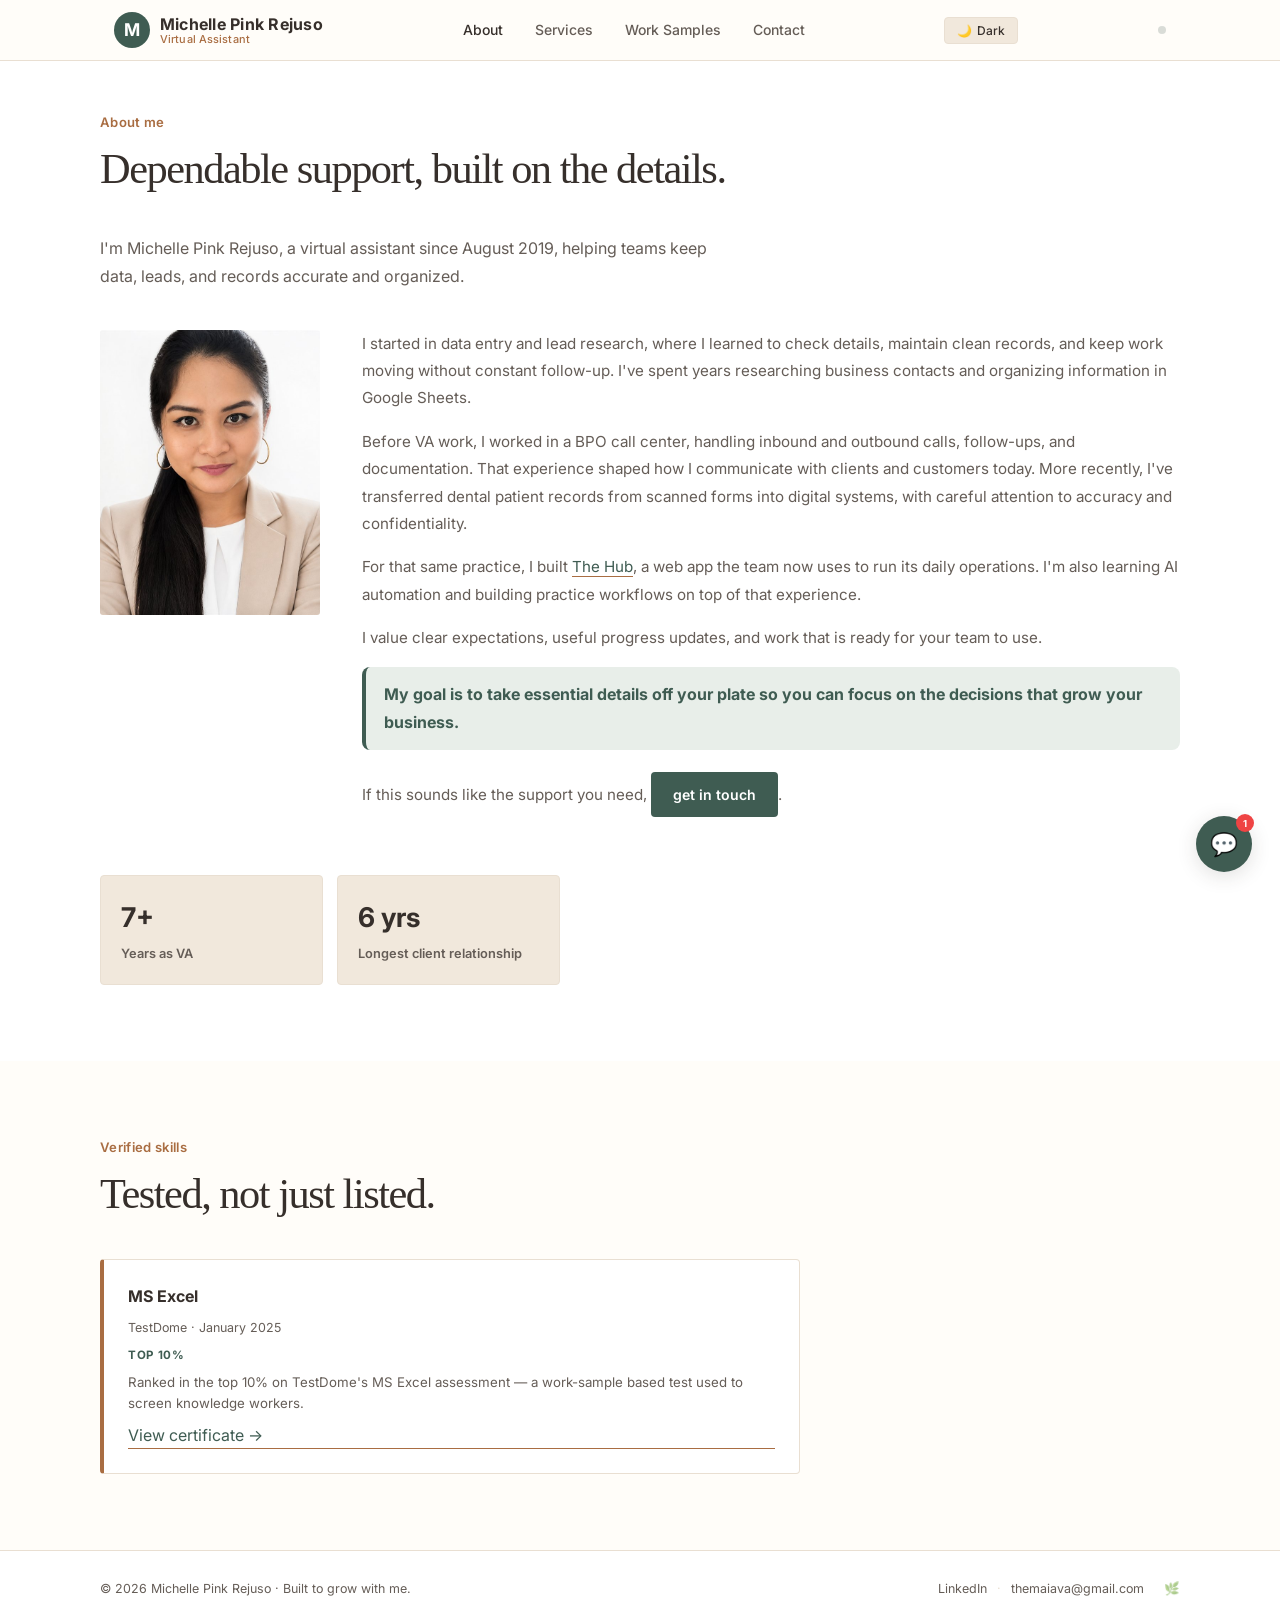
==== commit e9438494: "Lead with The Hub and real proof; make booking a call the main action Hiring-manager review: the str" ====
--- a/about.html
+++ b/about.html
@@ -48,7 +48,7 @@
       <div class="about-grid">
         <div class="about-left">
           <div class="photo-wrap">
-            <img src="assets/images/michelle.png" alt="Michelle Pink Rejuso" />
+            <img src="assets/images/michelle.jpg" alt="Michelle Pink Rejuso" width="800" height="800" />
           </div>
         </div>
         <div class="about-text">
@@ -61,7 +61,7 @@
             Before VA work, I worked in a BPO call center, handling inbound and outbound calls, follow-ups, and documentation. That experience shaped how I communicate with clients and customers today. More recently, I've transferred dental patient records from scanned forms into digital systems, with careful attention to accuracy and confidentiality.
           </p>
           <p>
-            I'm also learning AI automation and building practice workflows on top of my existing experience. It is a learning focus, not a service I currently offer.
+            For that same practice, I built <a href="works.html#the-hub" class="inline-link">The Hub</a>, a web app the team now uses to run its daily operations. I'm also learning AI automation and building practice workflows on top of that experience.
           </p>
           <p>
             I value clear expectations, useful progress updates, and work that is ready for your team to use.
@@ -79,8 +79,8 @@
             <span class="stat-label">Years as VA</span>
           </div>
           <div class="stat-card">
-            <span class="stat-num">100%</span>
-            <span class="stat-label">Remote</span>
+            <span class="stat-num">6 yrs</span>
+            <span class="stat-label">Longest client relationship</span>
           </div>
         </div>
       </div>
@@ -91,7 +91,7 @@
   <section id="credentials">
     <div class="section-inner">
       <p class="section-label">Verified skills</p>
-      <h2>Verified skills.</h2>
+      <h2>Tested, not just listed.</h2>
       <div class="cred-grid">
         <div class="cred-card">
           <div class="cred-body">
--- a/style.css
+++ b/style.css
@@ -2688,17 +2688,7 @@
   opacity: 0.92;
   margin-bottom: 30px;
 }
-.direct-email-address {
-  display: inline-block;
-  color: inherit;
-  font-size: clamp(1.12rem, 2.2vw, 1.65rem);
-  font-weight: 600;
-  overflow-wrap: anywhere;
-  border-bottom: 1px solid currentColor;
-  padding-bottom: 6px;
-  margin-bottom: 27px;
-}
-.direct-email-button {
+.direct-primary-button {
   margin-top: auto;
   display: inline-flex;
   gap: 24px;
@@ -2711,7 +2701,8 @@
   font-size: 0.85rem;
   font-weight: 700;
 }
-.direct-email-button:hover { background: #f1e8dc; }
+.direct-primary-button:hover { background: #f1e8dc; }
+#the-hub { scroll-margin-top: 96px; }
 
 .direct-contact-options { display: flex; flex-direction: column; }
 .direct-contact-option {
@@ -2764,7 +2755,6 @@
 @media (max-width: 480px) {
   #contact.direct-contact-section { padding-inline: 20px; }
   .direct-contact-primary { padding: 30px 24px; }
-  .direct-email-address { font-size: 1.08rem; }
 }
 
 /* === WORK CARD LINKS === */
@@ -2817,3 +2807,80 @@
   border-left-color: var(--accent2);
   background: rgba(255,255,255,0.03);
 }
+
+/* === HERO PHOTO === */
+.hero-photo {
+  margin: 0;
+  width: 100%;
+  max-width: 340px;
+  justify-self: center;
+  align-self: center;
+}
+.hero-photo img {
+  display: block;
+  width: 100%;
+  height: auto;
+  aspect-ratio: 4 / 5;
+  object-fit: cover;
+  object-position: center 18%;
+  border-radius: 4px;
+  box-shadow: var(--shadow-md);
+}
+.hero-photo figcaption {
+  position: relative;
+  margin: -34px 18px 0;
+  padding: 14px 18px;
+  background: var(--bg2);
+  border-left: 4px solid var(--accent2);
+  box-shadow: var(--shadow-md);
+}
+.hero-photo figcaption strong { display: block; font-size: 0.92rem; color: var(--text); }
+.hero-photo figcaption span { display: block; margin-top: 3px; font-size: 0.8rem; color: var(--muted); }
+
+/* === FEATURED WORK (homepage) === */
+#featured-work { background: var(--bg); }
+#process { background: var(--bg2); }
+.featured-layout {
+  display: grid;
+  grid-template-columns: minmax(0, 0.9fr) minmax(0, 1.1fr);
+  gap: 56px;
+  align-items: center;
+}
+.featured-text > p:not(.section-label) {
+  color: var(--muted);
+  line-height: 1.75;
+  margin-bottom: 22px;
+}
+.featured-points { list-style: none; padding: 0; margin: 0 0 30px; }
+.featured-points li {
+  position: relative;
+  padding: 11px 0 11px 22px;
+  border-top: 1px solid var(--border);
+  font-size: 0.9rem;
+  color: var(--text);
+}
+.featured-points li:last-child { border-bottom: 1px solid var(--border); }
+.featured-points li::before {
+  content: '';
+  position: absolute;
+  left: 0;
+  top: 19px;
+  width: 8px;
+  height: 8px;
+  border-radius: 50%;
+  background: var(--accent2);
+}
+.featured-cta { display: flex; gap: 16px; flex-wrap: wrap; align-items: center; }
+.featured-shot {
+  margin: 0;
+  border: 1px solid var(--border);
+  border-radius: 8px;
+  overflow: hidden;
+  box-shadow: var(--shadow-md);
+}
+.featured-shot img { display: block; width: 100%; height: auto; }
+
+@media (max-width: 900px) {
+  .featured-layout { grid-template-columns: 1fr; gap: 36px; }
+  .hero-photo { max-width: 280px; justify-self: start; }
+}
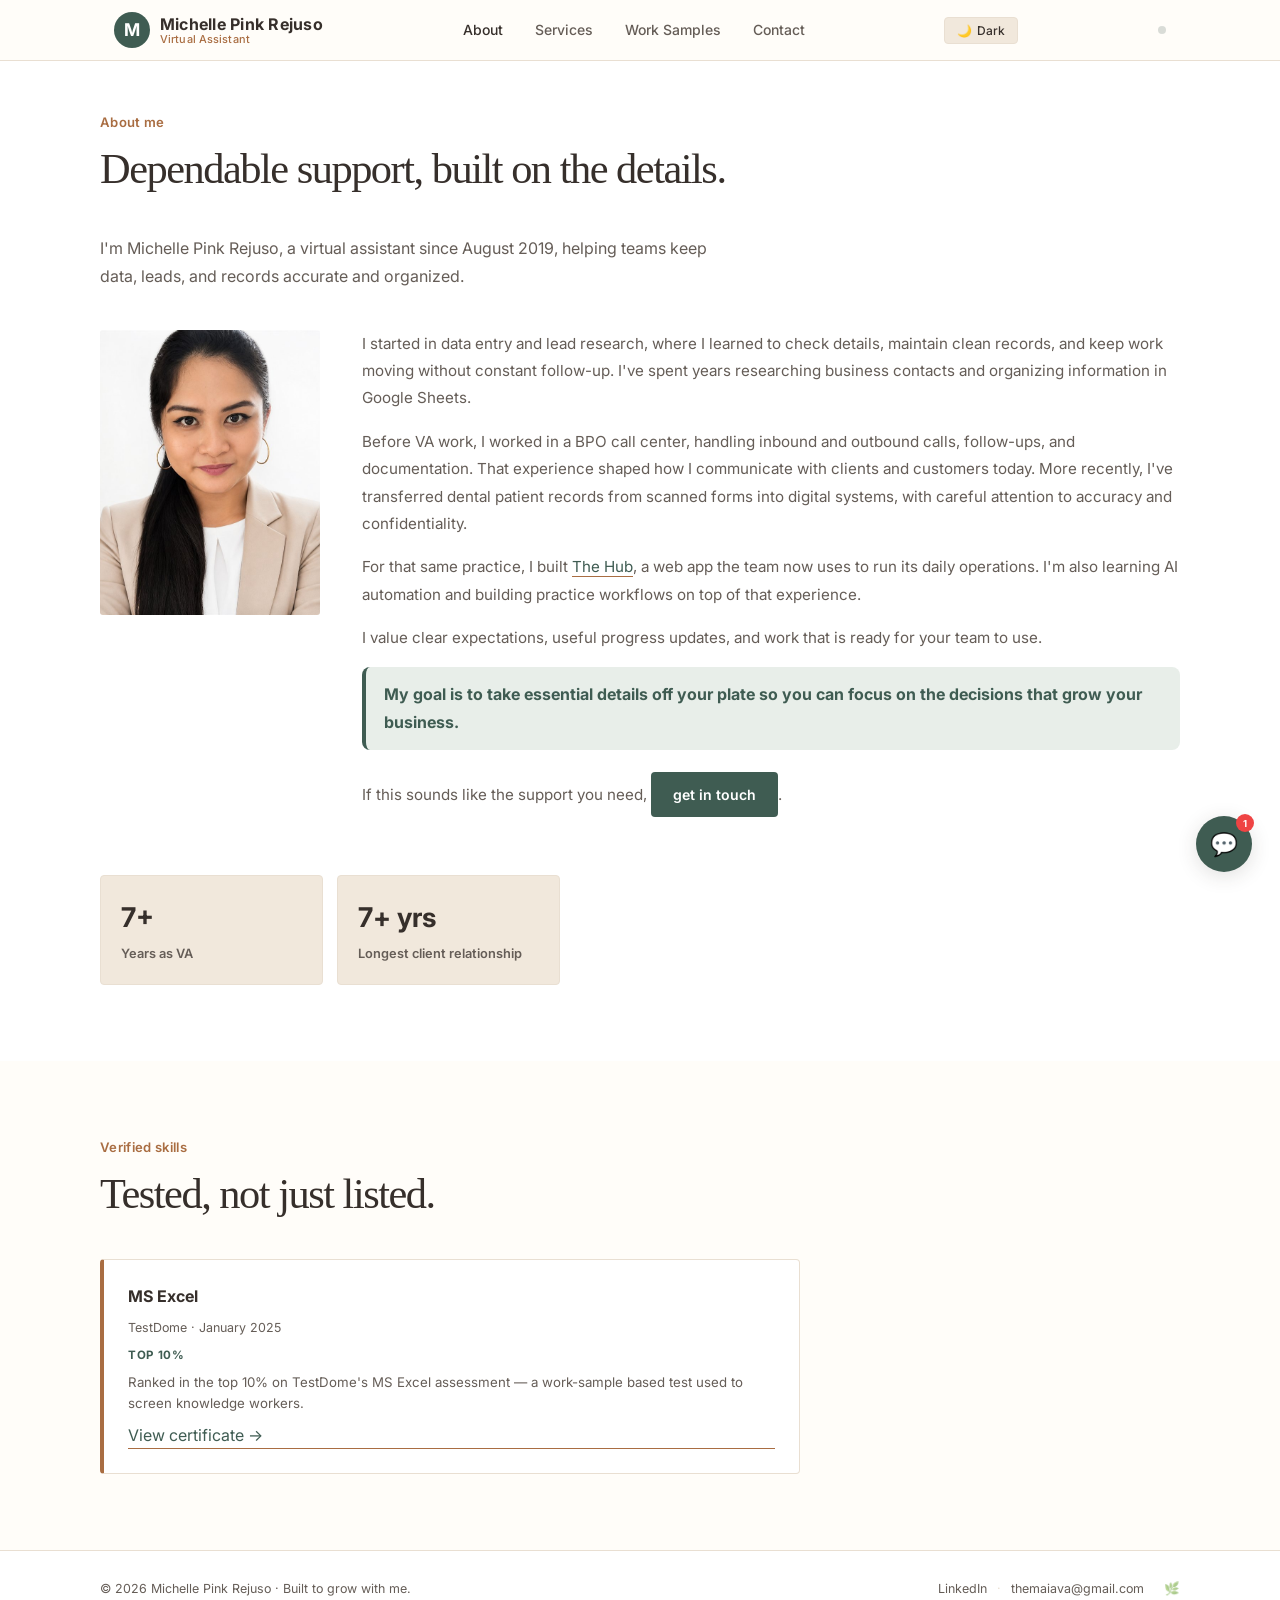
==== commit 173ea791: "Correct longest client relationship to 7+ years Co-Authored-By: Claude Opus 5.5 <noreply@anthropic.c" ====
--- a/about.html
+++ b/about.html
@@ -79,7 +79,7 @@
             <span class="stat-label">Years as VA</span>
           </div>
           <div class="stat-card">
-            <span class="stat-num">6 yrs</span>
+            <span class="stat-num">7+ yrs</span>
             <span class="stat-label">Longest client relationship</span>
           </div>
         </div>
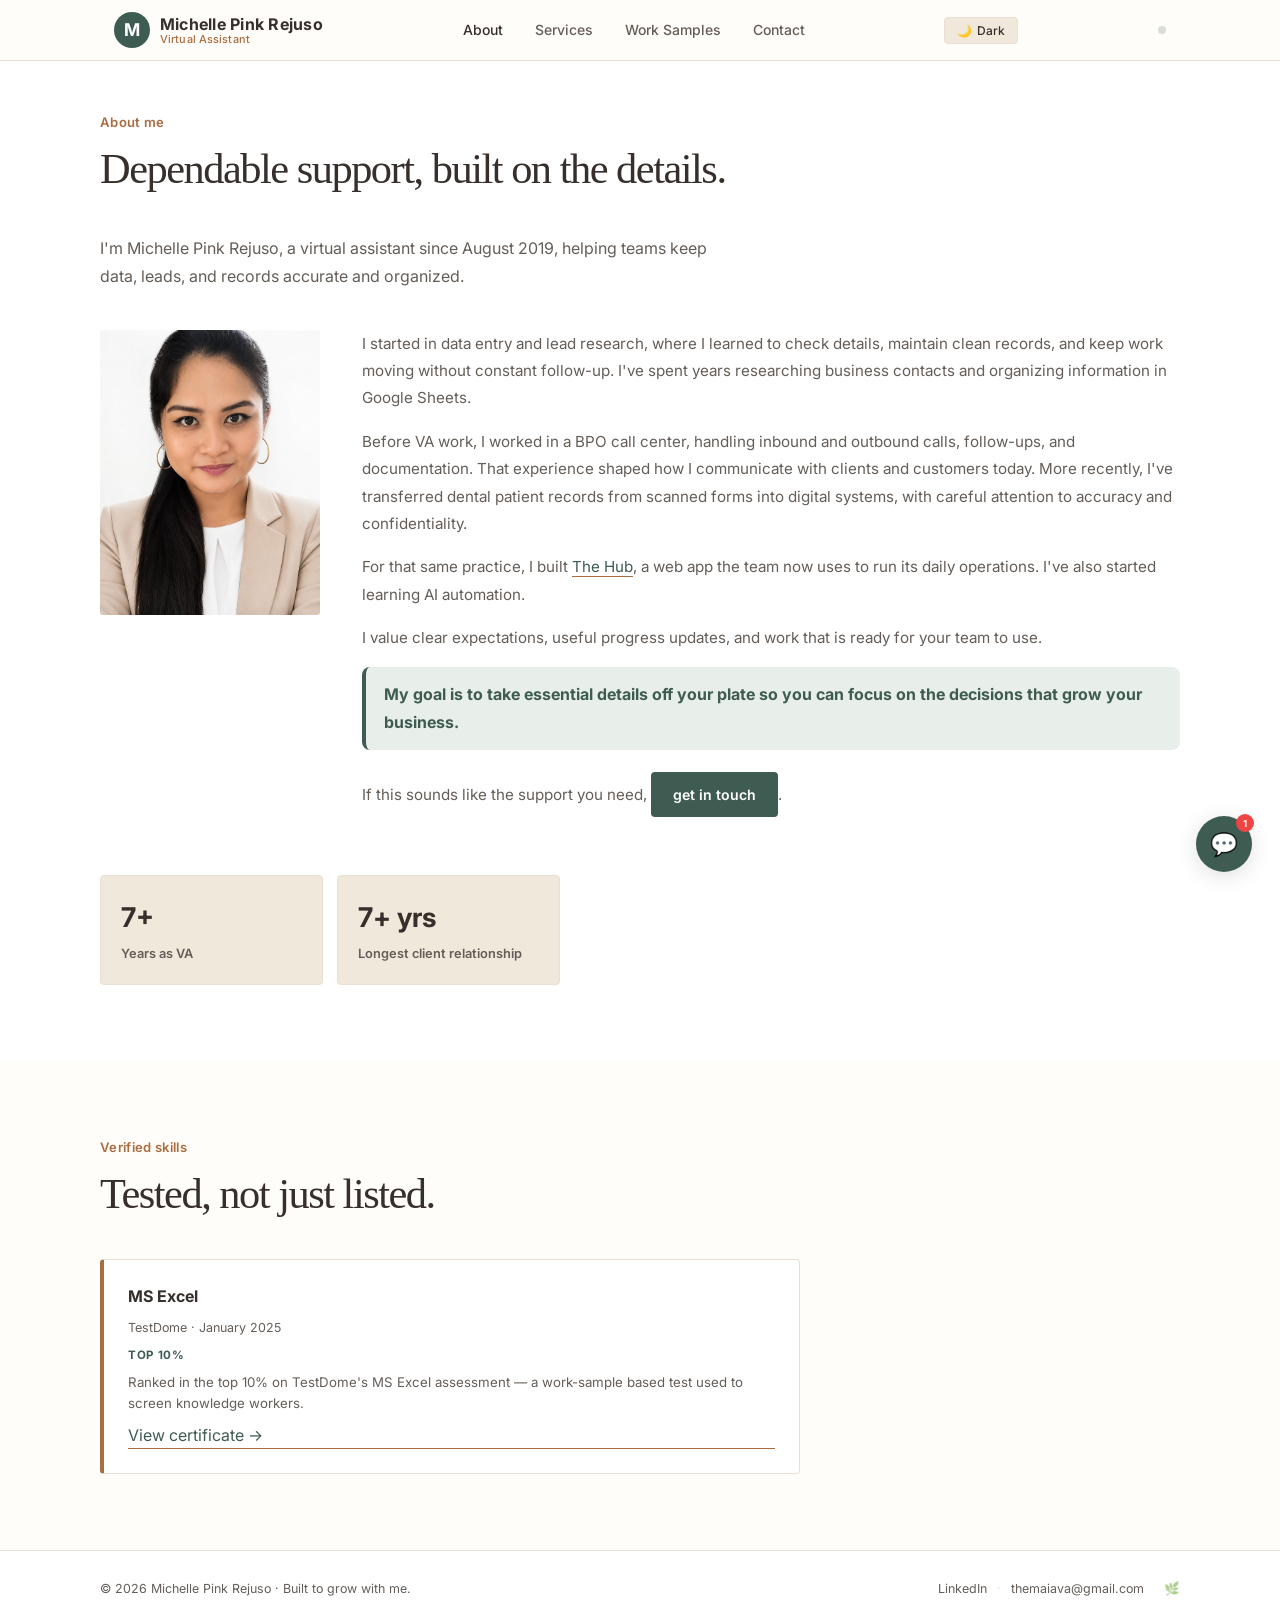
==== commit 94752b73: "Describe AI automation as just starting to learn Michelle hasn't started building automations yet, s" ====
--- a/about.html
+++ b/about.html
@@ -61,7 +61,7 @@
             Before VA work, I worked in a BPO call center, handling inbound and outbound calls, follow-ups, and documentation. That experience shaped how I communicate with clients and customers today. More recently, I've transferred dental patient records from scanned forms into digital systems, with careful attention to accuracy and confidentiality.
           </p>
           <p>
-            For that same practice, I built <a href="works.html#the-hub" class="inline-link">The Hub</a>, a web app the team now uses to run its daily operations. I'm also learning AI automation and building practice workflows on top of that experience.
+            For that same practice, I built <a href="works.html#the-hub" class="inline-link">The Hub</a>, a web app the team now uses to run its daily operations. I've also started learning AI automation.
           </p>
           <p>
             I value clear expectations, useful progress updates, and work that is ready for your team to use.
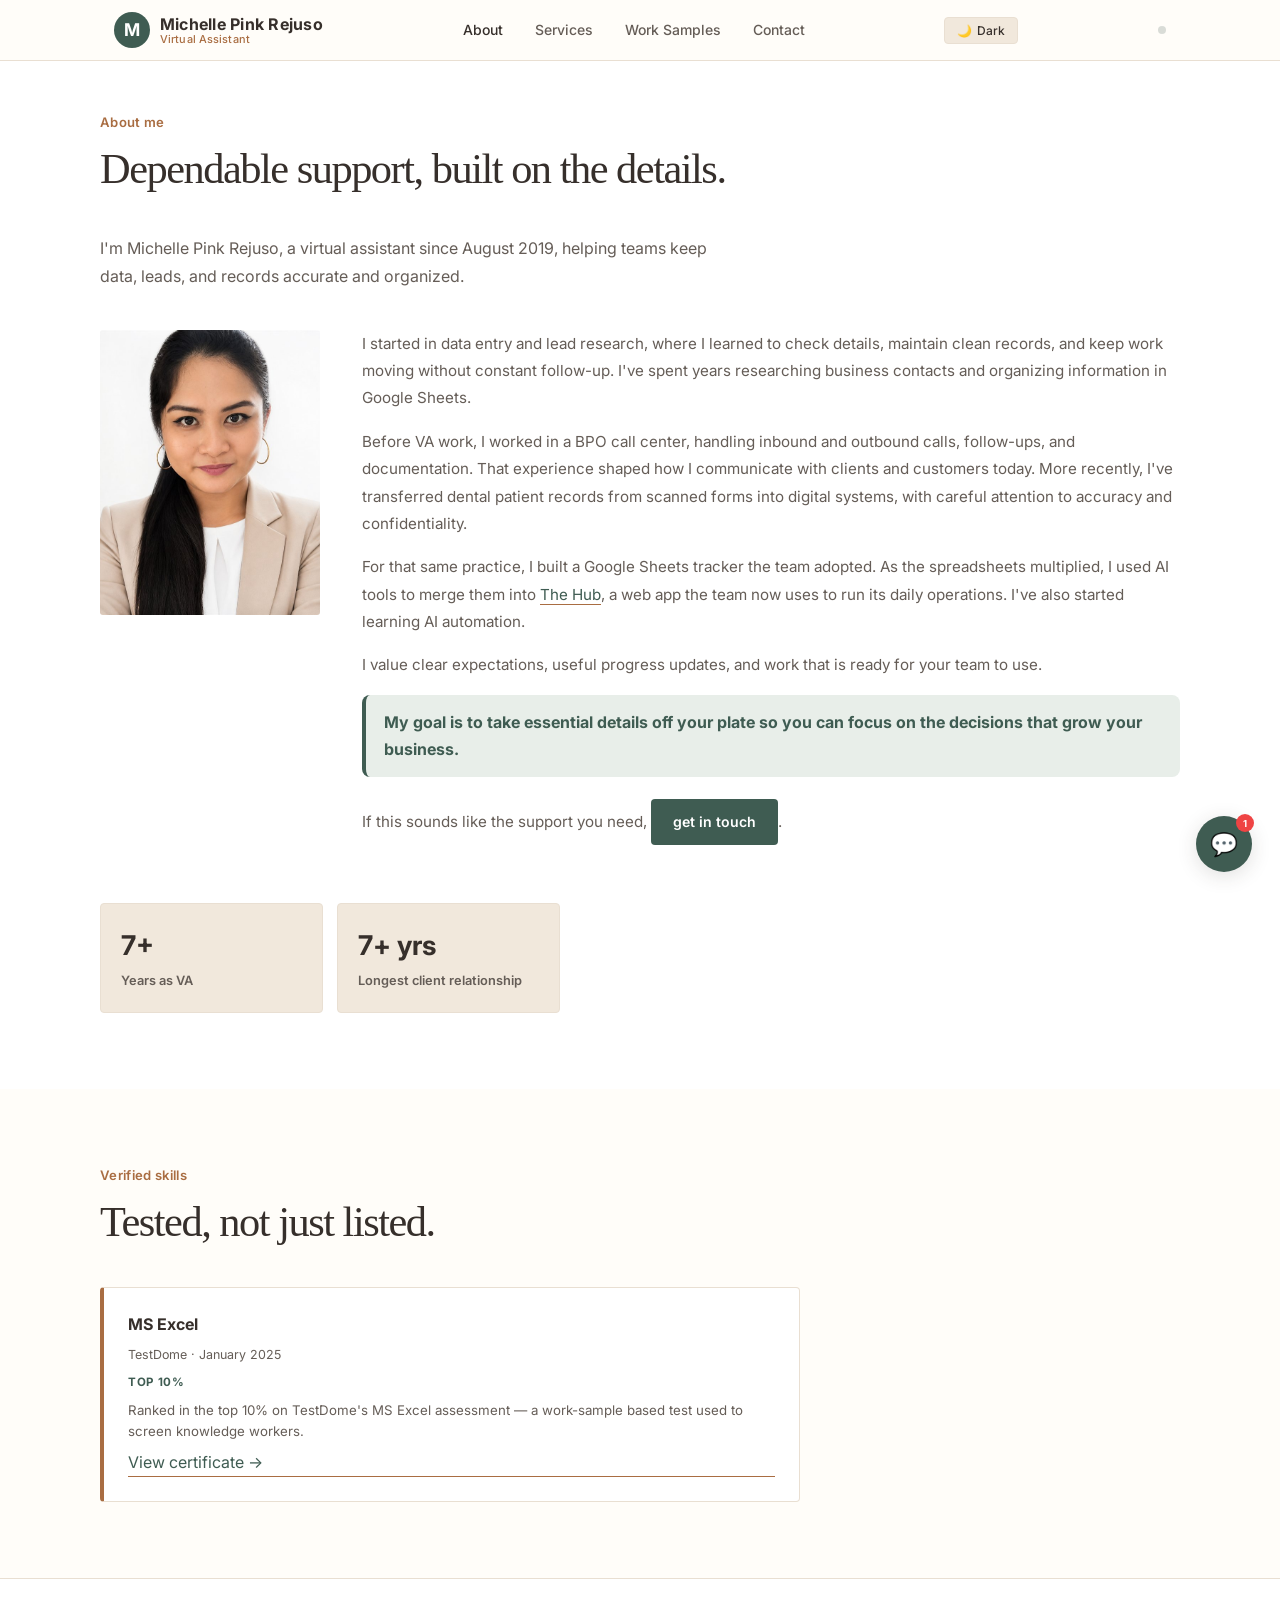
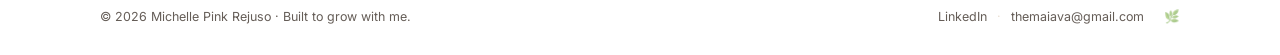
==== commit 6f2387c3: "Tell The Hub's origin story: from one spreadsheet to one web app The Hub grew out of the Google Shee" ====
--- a/about.html
+++ b/about.html
@@ -61,7 +61,7 @@
             Before VA work, I worked in a BPO call center, handling inbound and outbound calls, follow-ups, and documentation. That experience shaped how I communicate with clients and customers today. More recently, I've transferred dental patient records from scanned forms into digital systems, with careful attention to accuracy and confidentiality.
           </p>
           <p>
-            For that same practice, I built <a href="works.html#the-hub" class="inline-link">The Hub</a>, a web app the team now uses to run its daily operations. I've also started learning AI automation.
+            For that same practice, I built a Google Sheets tracker the team adopted. As the spreadsheets multiplied, I used AI tools to merge them into <a href="works.html#the-hub" class="inline-link">The Hub</a>, a web app the team now uses to run its daily operations. I've also started learning AI automation.
           </p>
           <p>
             I value clear expectations, useful progress updates, and work that is ready for your team to use.
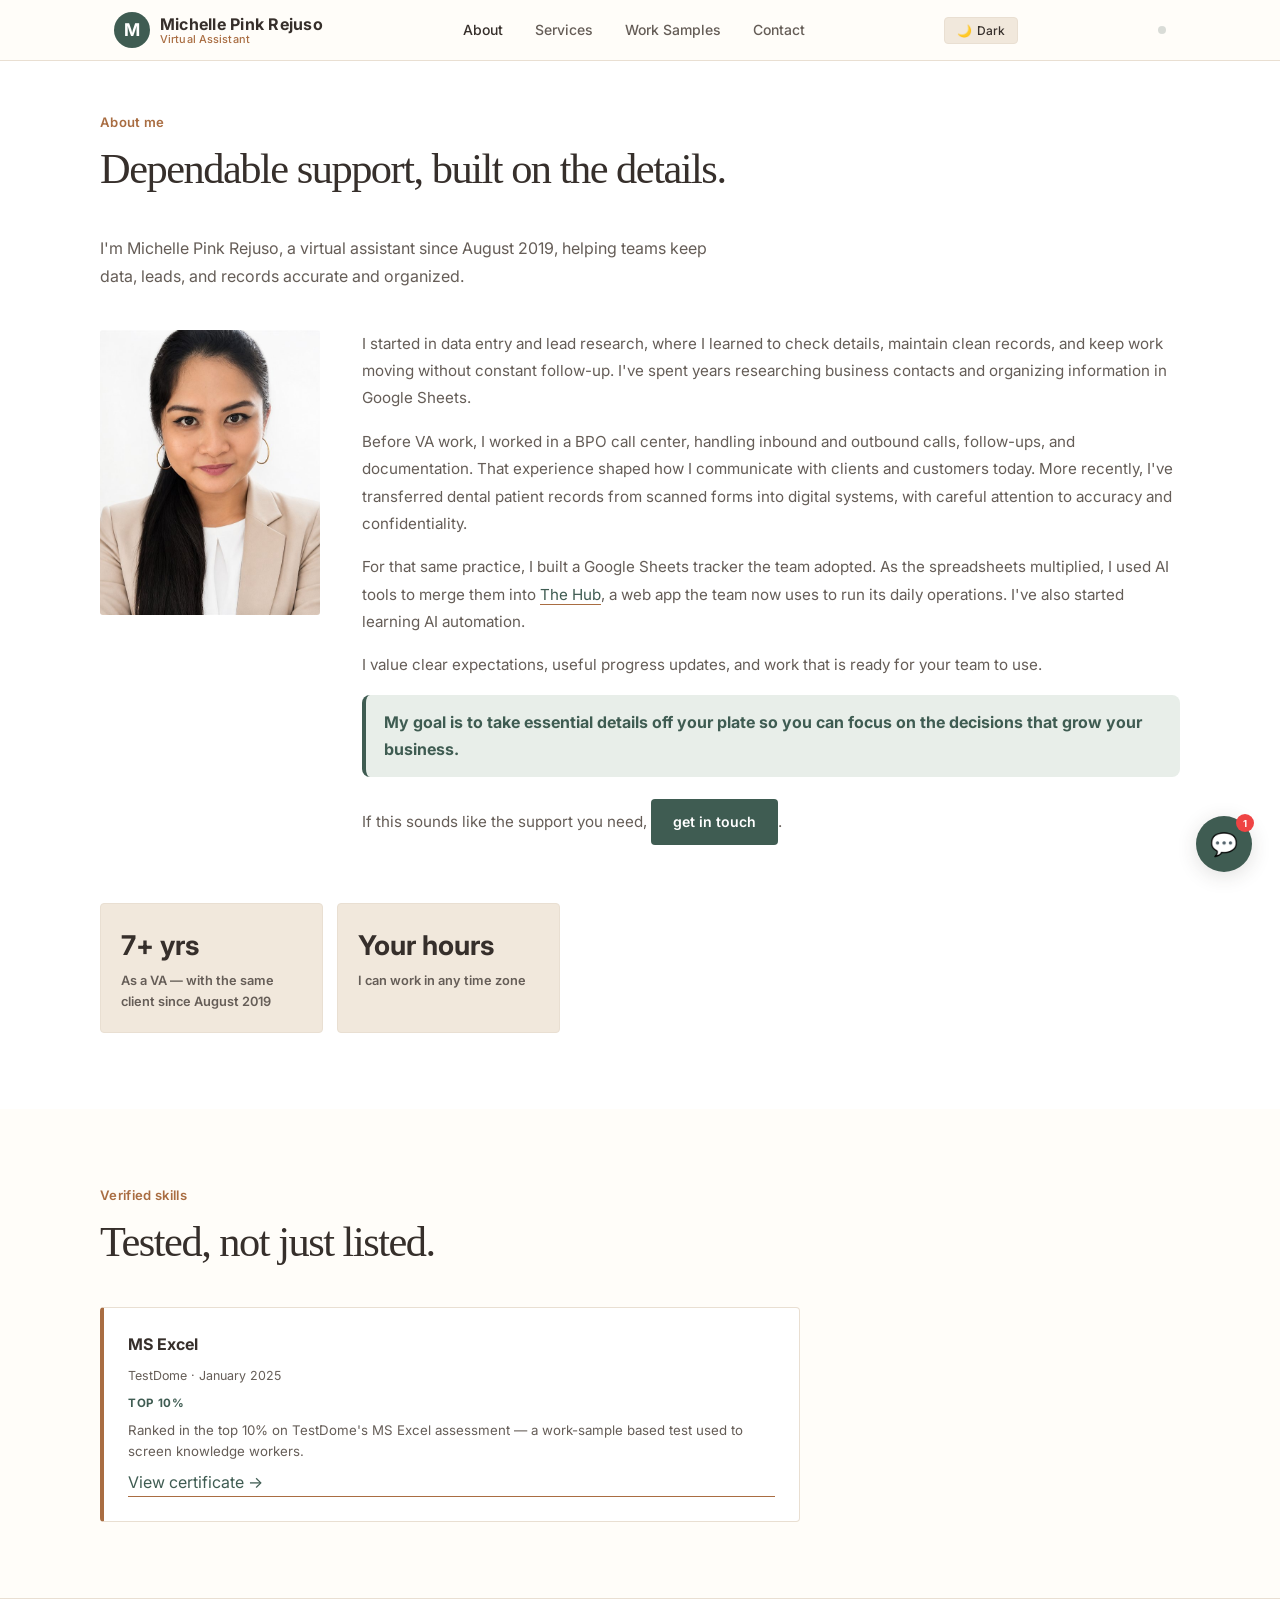
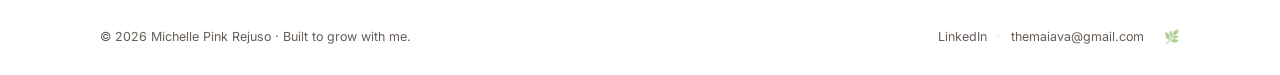
==== commit 886a7740: "Merge redundant 7+ year stats on About; add time zone stat "Years as VA" and "Longest client relatio" ====
--- a/about.html
+++ b/about.html
@@ -75,12 +75,12 @@
         </div>
         <div class="stats-grid">
           <div class="stat-card">
-            <span class="stat-num">7+</span>
-            <span class="stat-label">Years as VA</span>
+            <span class="stat-num">7+ yrs</span>
+            <span class="stat-label">As a VA — with the same client since August 2019</span>
           </div>
           <div class="stat-card">
-            <span class="stat-num">7+ yrs</span>
-            <span class="stat-label">Longest client relationship</span>
+            <span class="stat-num">Your hours</span>
+            <span class="stat-label">I can work in any time zone</span>
           </div>
         </div>
       </div>
--- a/style.css
+++ b/style.css
@@ -2417,21 +2417,6 @@
   margin-bottom: 25px;
 }
 .hero-sub { max-width: 555px; font-size: 1rem; line-height: 1.75; margin-bottom: 32px; }
-.hero-proof {
-  background: var(--bg3);
-  border-left: 5px solid var(--accent2);
-  padding: 34px 32px;
-  align-self: center;
-}
-.hero-proof-label {
-  color: var(--accent2);
-  font-size: 0.8rem;
-  font-weight: 700;
-  margin-bottom: 22px;
-}
-.hero-proof-row { padding: 18px 0; border-top: 1px solid var(--border); }
-.hero-proof-row strong { display: block; font-size: 0.92rem; color: var(--text); margin-bottom: 5px; }
-.hero-proof-row span { display: block; color: var(--muted); font-size: 0.83rem; line-height: 1.6; }
 
 #numbers { background: var(--bg2); }
 #numbers .numbers-grid { grid-template-columns: repeat(3, minmax(0, 1fr)); gap: 28px; }
@@ -2578,7 +2563,6 @@
   .logo { gap: 6px; }
   .nav-inner { padding-inline: 16px; }
   #hero h1 { font-size: clamp(2.5rem, 12vw, 3.2rem); }
-  .hero-proof { padding: 25px; }
   .work-card { padding: 23px; }
 }
 @media (prefers-reduced-motion: reduce) {
@@ -2757,14 +2741,6 @@
   .direct-contact-primary { padding: 30px 24px; }
 }
 
-/* === WORK CARD LINKS === */
-.work-card-links {
-  display: flex;
-  gap: 10px;
-  flex-wrap: wrap;
-  margin-top: 4px;
-}
-
 /* === SCROLL REVEAL === */
 .scroll-reveal {
   opacity: 0;
@@ -2800,12 +2776,6 @@
 }
 [data-theme="dark"] footer {
   box-shadow: 0 -1px 0 rgba(255,255,255,0.04);
-}
-[data-theme="dark"] .work-link { color: var(--accent); }
-[data-theme="dark"] .work-link:hover { color: #fff; }
-[data-theme="dark"] .hero-proof {
-  border-left-color: var(--accent2);
-  background: rgba(255,255,255,0.03);
 }
 
 /* === HERO PHOTO === */
